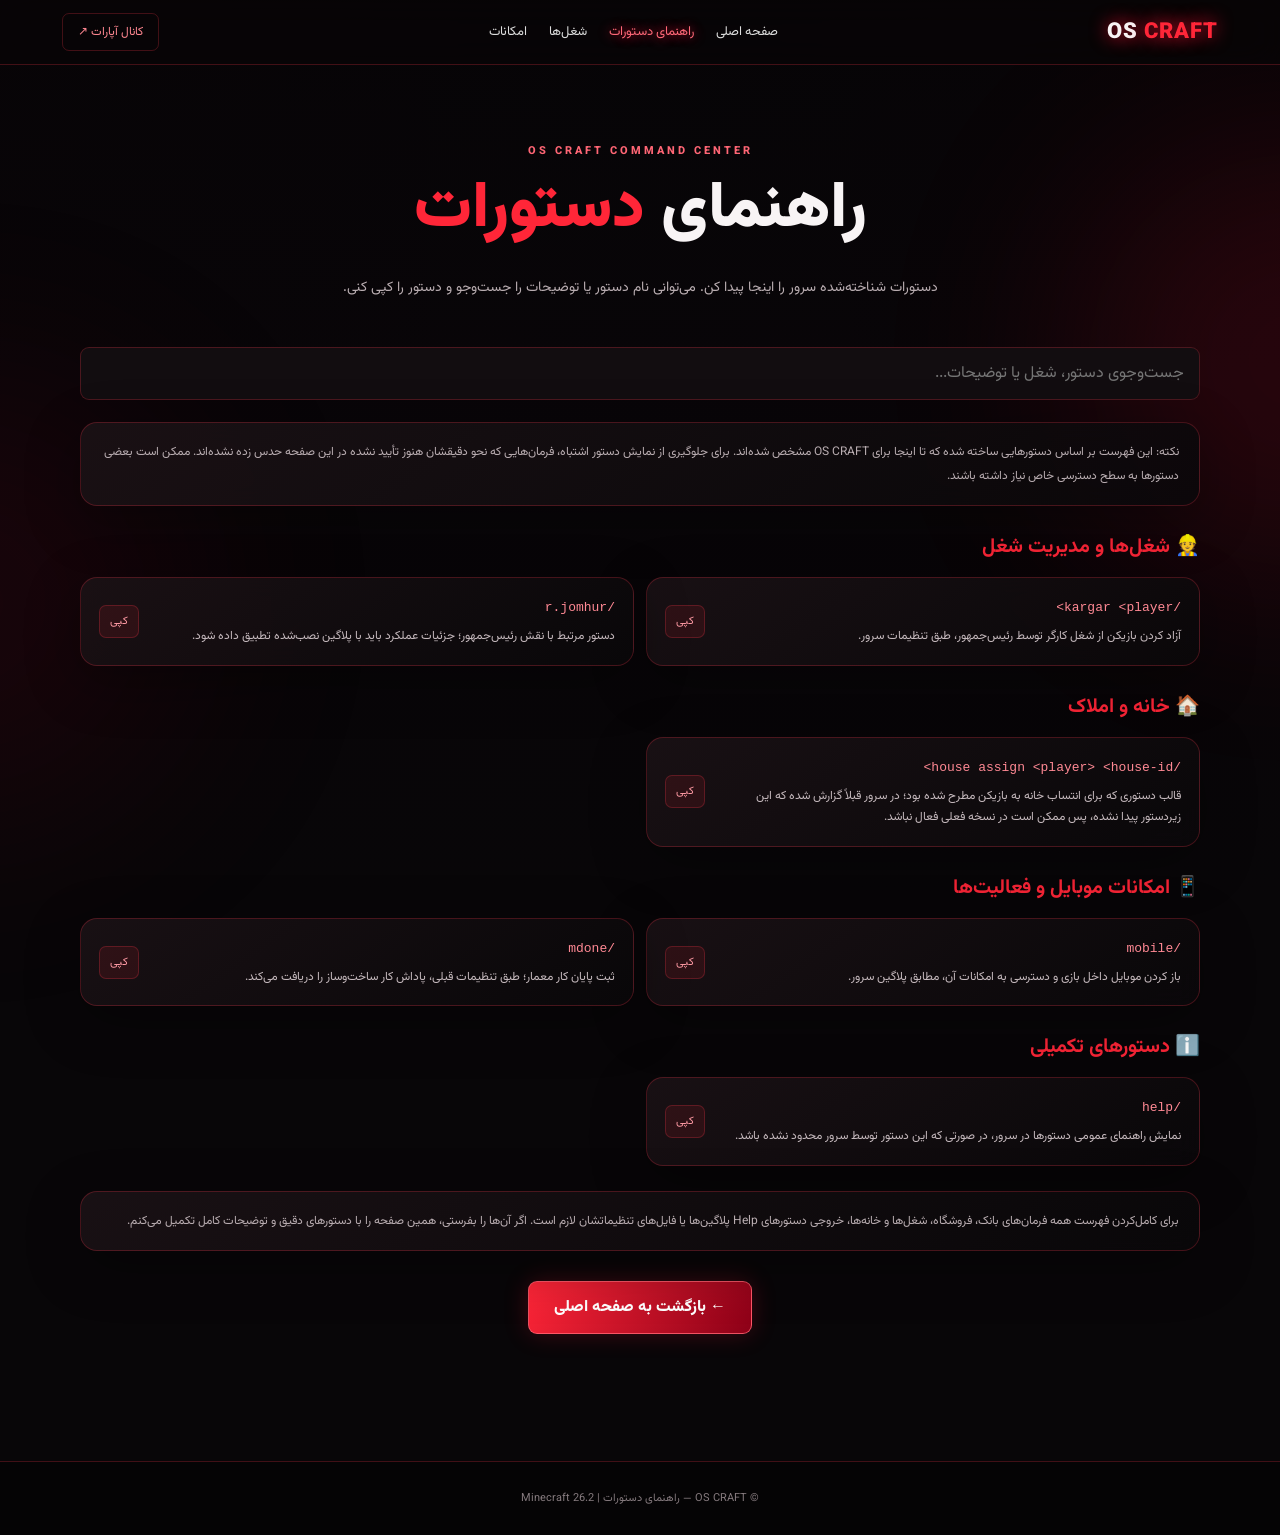
==== commands.html @ 0e4cd38e "Add files via upload" ====
<!DOCTYPE html>
<html lang="fa" dir="rtl"><head>
<meta charset="UTF-8"><meta name="viewport" content="width=device-width,initial-scale=1">
<meta name="theme-color" content="#080608"><meta name="description" content="راهنمای دستورات سرور Minecraft OS CRAFT">
<title>OS CRAFT | راهنمای دستورات</title><link rel="stylesheet" href="style.css">
</head><body>
<div id="particles" aria-hidden="true"></div><div class="site-bg" aria-hidden="true"><div class="scene"></div><div class="scene"></div><div class="scene"></div><div class="scene"></div><div class="scene"></div></div><div class="glow one"></div><div class="glow two"></div>
<header><nav class="nav"><a class="brand" href="index.html">OS <span>CRAFT</span></a><button class="menu-btn" id="menuBtn">☰</button><div class="nav-links" id="navLinks"><a href="index.html">صفحه اصلی</a><a class="active" href="commands.html">راهنمای دستورات</a><a href="index.html#jobs">شغل‌ها</a><a href="index.html#features">امکانات</a></div><a class="nav-cta" href="https://aparat.com/sarafraztr" target="_blank" rel="noopener">کانال آپارات ↗</a></nav></header>
<main><section class="page-hero"><div class="container"><div class="eyebrow">OS CRAFT COMMAND CENTER</div><h1>راهنمای <span>دستورات</span></h1><p>دستورات شناخته‌شده سرور را اینجا پیدا کن. می‌توانی نام دستور یا توضیحات را جست‌وجو و دستور را کپی کنی.</p></div></section>
<section style="padding-top:10px"><div class="container">
<div class="command-tools"><input class="search" id="commandSearch" type="search" placeholder="جست‌وجوی دستور، شغل یا توضیحات..."></div>
<div class="notice-small glass">نکته: این فهرست بر اساس دستورهایی ساخته شده که تا اینجا برای OS CRAFT مشخص شده‌اند. برای جلوگیری از نمایش دستور اشتباه، فرمان‌هایی که نحو دقیقشان هنوز تأیید نشده در این صفحه حدس زده نشده‌اند. ممکن است بعضی دستورها به سطح دسترسی خاص نیاز داشته باشند.</div>
<div class="command-group"><h2>👷 <span>شغل‌ها و مدیریت شغل</span></h2><div class="command-list">
<article class="command glass"><div><code>/kargar &lt;player&gt;</code><p>آزاد کردن بازیکن از شغل کارگر توسط رئیس‌جمهور، طبق تنظیمات سرور.</p></div><button data-copy-command="/kargar ">کپی</button></article>
<article class="command glass"><div><code>/r.jomhur</code><p>دستور مرتبط با نقش رئیس‌جمهور؛ جزئیات عملکرد باید با پلاگین نصب‌شده تطبیق داده شود.</p></div><button data-copy-command="/r.jomhur">کپی</button></article>
</div></div>
<div class="command-group"><h2>🏠 <span>خانه و املاک</span></h2><div class="command-list">
<article class="command glass"><div><code>/house assign &lt;player&gt; &lt;house-id&gt;</code><p>قالب دستوری که برای انتساب خانه به بازیکن مطرح شده بود؛ در سرور قبلاً گزارش شده که این زیر‌دستور پیدا نشده، پس ممکن است در نسخه فعلی فعال نباشد.</p></div><button data-copy-command="/house assign ">کپی</button></article>
</div></div>
<div class="command-group"><h2>📱 <span>امکانات موبایل و فعالیت‌ها</span></h2><div class="command-list">
<article class="command glass"><div><code>/mobile</code><p>باز کردن موبایل داخل بازی و دسترسی به امکانات آن، مطابق پلاگین سرور.</p></div><button data-copy-command="/mobile">کپی</button></article>
<article class="command glass"><div><code>/mdone</code><p>ثبت پایان کار معمار؛ طبق تنظیمات قبلی، پاداش کار ساخت‌وساز را دریافت می‌کند.</p></div><button data-copy-command="/mdone">کپی</button></article>
</div></div>
<div class="command-group"><h2>ℹ️ <span>دستورهای تکمیلی</span></h2><div class="command-list">
<article class="command glass"><div><code>/help</code><p>نمایش راهنمای عمومی دستورها در سرور، در صورتی که این دستور توسط سرور محدود نشده باشد.</p></div><button data-copy-command="/help">کپی</button></article>
</div></div>
<div class="notice-small glass">برای کامل‌کردن فهرست همه فرمان‌های بانک، فروشگاه، شغل‌ها و خانه‌ها، خروجی دستورهای Help پلاگین‌ها یا فایل‌های تنظیماتشان لازم است. اگر آن‌ها را بفرستی، همین صفحه را با دستورهای دقیق و توضیحات کامل تکمیل می‌کنم.</div>
<div class="actions" style="justify-content:center;margin-top:30px"><a class="primary-btn" href="index.html">← بازگشت به صفحه اصلی</a></div>
</div></section></main>
<footer>© OS CRAFT — راهنمای دستورات | Minecraft 26.2</footer><script src="script.js"></script></body></html>
---- style.css ----
@import url('https://fonts.googleapis.com/css2?family=Vazirmatn:wght@400;500;600;700;800;900&display=swap');
:root{--red:#ff2638;--red2:#a90019;--bg:#080608;--panel:rgba(19,14,17,.88);--muted:#aaa1a5;--line:rgba(255,55,75,.24);--white:#fff}
*{box-sizing:border-box;margin:0;padding:0}
html{scroll-behavior:smooth;scroll-padding-top:90px}
body{font-family:'Vazirmatn',Tahoma,sans-serif;background:var(--bg);color:#f8f4f5;overflow-x:hidden;min-height:100vh}
a{color:inherit;text-decoration:none}button{font:inherit}
::selection{background:var(--red);color:white}
#particles{position:fixed;inset:0;z-index:20;pointer-events:none;overflow:hidden}
.pixel{position:absolute;width:4px;height:4px;background:#ff1e35;opacity:0;box-shadow:0 0 12px #f00;animation:floatPixel linear infinite}
.pixel.dark{background:#090909;box-shadow:0 0 7px #ff2638}
@keyframes floatPixel{0%{transform:translate3d(0,25px,0) rotate(0);opacity:0}15%{opacity:.65}80%{opacity:.4}100%{transform:translate3d(35px,-115vh,0) rotate(180deg);opacity:0}}
.site-bg{position:fixed;inset:0;z-index:-3;overflow:hidden;background:#090608}
.scene{position:absolute;inset:-3%;background-position:center;background-size:cover;opacity:0;transform:scale(1.08);animation:sceneShow 35s infinite}
.scene:nth-child(1){background-image:url('assets/scene1.jpg');animation-delay:0s}
.scene:nth-child(2){background-image:url('assets/scene2.jpg');animation-delay:7s}
.scene:nth-child(3){background-image:url('assets/scene3.jpg');animation-delay:14s}
.scene:nth-child(4){background-image:url('assets/scene4.jpg');animation-delay:21s}
.scene:nth-child(5){background-image:url('assets/scene5.jpg');animation-delay:28s}
@keyframes sceneShow{0%{opacity:0;transform:scale(1.08)}4%{opacity:.34}18%{opacity:.34;transform:scale(1.17)}22%{opacity:0}100%{opacity:0}}
.site-bg:after{content:"";position:absolute;inset:0;background:linear-gradient(180deg,rgba(5,4,6,.76),rgba(8,5,8,.9) 42%,#080608 100%),linear-gradient(90deg,rgba(30,0,8,.25),transparent,rgba(30,0,8,.25))}
.glow{position:fixed;z-index:-1;width:450px;height:450px;border-radius:50%;filter:blur(110px);opacity:.13;background:#ff102e;pointer-events:none}
.glow.one{top:15%;right:-240px}.glow.two{bottom:8%;left:-260px;background:#87001c}
header{position:sticky;top:0;z-index:100;background:rgba(8,5,7,.82);backdrop-filter:blur(18px);border-bottom:1px solid var(--line)}
.nav{max-width:1200px;margin:auto;padding:13px 22px;display:flex;align-items:center;justify-content:space-between;gap:18px}
.brand{font-size:22px;font-weight:900;letter-spacing:1px;direction:ltr;text-shadow:0 0 18px #f13;white-space:nowrap}
.brand span{color:var(--red)}
.nav-links{display:flex;align-items:center;gap:22px;font-size:13px;color:#ddd}
.nav-links a{transition:.25s;padding:8px 0}.nav-links a:hover,.nav-links a.active{color:#ff6878;text-shadow:0 0 12px #f24}
.nav-cta{font-size:12px;padding:9px 15px;border:1px solid var(--line);border-radius:7px;color:#ff8791}
.menu-btn{display:none;background:none;border:1px solid var(--line);color:white;border-radius:7px;padding:7px 11px;cursor:pointer}
.container{width:min(1120px,calc(100% - 38px));margin:auto}
section{padding:82px 0;position:relative}
.section-head{text-align:center;margin-bottom:38px}
.eyebrow{color:#ff6675;font-size:11px;letter-spacing:3px;font-weight:800;direction:ltr}
.section-title{font-size:clamp(26px,4vw,42px);font-weight:900;margin-top:10px}
.section-title span{color:var(--red)}
.section-desc{color:var(--muted);font-size:14px;line-height:2;margin:10px auto 0;max-width:700px}
.glass{background:linear-gradient(145deg,rgba(27,18,22,.9),rgba(10,8,10,.88));border:1px solid var(--line);border-radius:17px;box-shadow:0 15px 55px #0005;backdrop-filter:blur(12px)}
.hero{min-height:560px;display:flex;align-items:center;padding:90px 0 70px}
.hero-content{max-width:850px;margin:auto;text-align:center}
.status-pill{display:inline-flex;align-items:center;gap:9px;padding:8px 14px;border:1px solid #ff34464d;border-radius:50px;background:#9c10201f;color:#ff9ba5;font-size:12px;margin-bottom:25px}
.status-dot{width:7px;height:7px;border-radius:50%;background:#ff3549;box-shadow:0 0 12px #f24;animation:blink 1.3s infinite}
@keyframes blink{50%{opacity:.25}}
.hero h1{font-size:clamp(52px,11vw,112px);line-height:1.12;font-weight:900;letter-spacing:2px;direction:ltr;text-shadow:0 0 25px #f2233c66}
.hero h1 span{color:var(--red)}
.hero-tag{font-size:clamp(15px,2.5vw,21px);letter-spacing:5px;color:#e6cbd0;margin:15px 0 26px;direction:ltr}
.hero-copy{color:#c3b7bb;line-height:2.1;font-size:14px;max-width:650px;margin:0 auto 30px}
.actions{display:flex;justify-content:center;gap:12px;flex-wrap:wrap}
.primary-btn,.secondary-btn{display:inline-flex;align-items:center;justify-content:center;gap:8px;border-radius:9px;padding:13px 25px;transition:.3s;cursor:pointer}
.primary-btn{border:1px solid rgba(255,100,115,.8);background:linear-gradient(120deg,#ff2638,#8c0017);color:white;font-weight:800;box-shadow:0 0 25px #f014343b}
.primary-btn:hover{transform:translateY(-4px);box-shadow:0 10px 35px #ff173d66;filter:brightness(1.13)}
.secondary-btn{border:1px solid #ffffff30;color:#eee;background:#ffffff0a}
.secondary-btn:hover{border-color:#ff5366;color:white;background:#ff26381a;transform:translateY(-3px)}
.server-strip{margin:45px auto 0;max-width:760px;padding:17px 22px;display:flex;align-items:center;justify-content:space-between;gap:12px;text-align:right}
.server-label{font-size:11px;color:#a99ca1}.server-version{font-weight:800;font-size:16px}.server-ip{font-size:13px;color:#ff7885;direction:ltr;display:inline-block;margin-top:4px;overflow-wrap:anywhere}
.copy-btn{border:1px solid #ff425455;background:#ff26381a;color:#ff9aa4;border-radius:7px;padding:9px 13px;cursor:pointer;font-size:12px;white-space:nowrap}
.notice{padding:22px 25px;display:flex;align-items:center;justify-content:center;gap:15px;text-align:center;border-color:#ff34465c;background:linear-gradient(100deg,#300a13d9,#160a10e8,#300a13d9);box-shadow:0 0 45px #f0012420}
.notice strong{font-size:clamp(15px,2.5vw,20px)}.notice strong span{color:#ff586b}
.cards{display:grid;grid-template-columns:repeat(3,1fr);gap:16px}
.card{padding:24px;transition:.35s;position:relative;overflow:hidden}
.card:hover{transform:translateY(-7px);border-color:#ff5267;box-shadow:0 15px 40px #e0003020}
.card-icon{font-size:28px;margin-bottom:12px;display:block}.card h3{font-size:16px;margin-bottom:8px}.card p{font-size:12px;color:#aaa;line-height:2}
.page-hero{padding:78px 0 35px;text-align:center}
.page-hero h1{font-size:clamp(34px,7vw,64px);font-weight:900}.page-hero h1 span{color:var(--red)}
.page-hero p{color:#b9adb1;line-height:2;margin:14px auto 0;max-width:700px;font-size:14px}
.command-tools{display:flex;gap:12px;flex-wrap:wrap;margin:0 0 22px}
.search{flex:1;min-width:220px;background:#120d10;border:1px solid var(--line);color:white;border-radius:9px;padding:13px 15px;outline:none;font:inherit}
.search:focus{border-color:#ff5366;box-shadow:0 0 0 3px #ff26381a}
.command-group{margin:25px 0}
.command-group h2{font-size:20px;margin-bottom:14px}.command-group h2 span{color:var(--red)}
.command-list{display:grid;grid-template-columns:repeat(2,1fr);gap:12px}
.command{padding:17px 18px;display:flex;justify-content:space-between;align-items:center;gap:14px}
.command code{direction:ltr;text-align:left;color:#ff8994;font-size:13px;overflow-wrap:anywhere}
.command p{color:#c5b9bd;font-size:12px;line-height:1.8;margin-top:6px}
.command button{flex:none;border:1px solid var(--line);background:#ff26381a;color:#ff9aa4;padding:7px 10px;border-radius:7px;cursor:pointer;font-size:11px}
.notice-small{font-size:12px;color:#b9adb1;line-height:2;padding:17px 20px;margin:22px 0}
.reveal{opacity:0;transform:translateY(25px);transition:opacity .8s ease,transform .8s ease}
.reveal.visible{opacity:1;transform:none}
.toast{position:fixed;bottom:22px;left:50%;transform:translate(-50%,20px);background:#171014;border:1px solid #ff34465c;color:#fff;padding:11px 18px;border-radius:8px;font-size:12px;opacity:0;transition:.3s;z-index:500;pointer-events:none}
.toast.show{opacity:1;transform:translate(-50%,0)}
footer{border-top:1px solid var(--line);padding:28px 15px;text-align:center;background:#050405;color:#857a7e;font-size:11px;margin-top:45px}
@media(max-width:850px){.cards{grid-template-columns:repeat(2,1fr)}.nav-links{gap:12px}}
@media(max-width:650px){.nav{padding:11px 16px}.menu-btn{display:block}.nav-links{display:none;position:absolute;top:58px;right:12px;left:12px;background:#100a0e;border:1px solid var(--line);border-radius:12px;padding:17px;flex-direction:column;align-items:stretch}.nav-links.open{display:flex}.nav-links a{padding:8px}.nav-cta{display:none}.hero{min-height:520px;padding:65px 0 45px}.server-strip{flex-direction:column;align-items:stretch;text-align:center}.cards,.command-list{grid-template-columns:1fr}section{padding:62px 0}}
@media(prefers-reduced-motion:reduce){*,*::before,*::after{scroll-behavior:auto!important;animation-duration:.01ms!important;animation-iteration-count:1!important;transition-duration:.01ms!important}}

#intro{position:fixed;inset:0;z-index:1000;display:grid;place-items:center;overflow:hidden;background:radial-gradient(ellipse at 50% 46%,#421018 0%,#17090d 37%,#050405 78%);transition:opacity .95s ease,visibility .95s ease}
#intro:before,#intro:after{content:"";position:absolute;width:min(75vw,720px);aspect-ratio:1;border:1px solid rgba(255,30,55,.18);border-radius:50%;animation:ring 12s linear infinite}
#intro:after{width:min(58vw,540px);animation-direction:reverse;border-style:dashed}
@keyframes ring{to{transform:rotate(360deg) scale(1.04)}}
#intro.hide{opacity:0;visibility:hidden;pointer-events:none}
.intro-inner{position:relative;z-index:2;text-align:center;padding:28px;animation:introRise 1.3s cubic-bezier(.2,.8,.2,1) both}
@keyframes introRise{from{opacity:0;transform:translateY(35px) scale(.94);filter:blur(8px)}to{opacity:1;transform:none;filter:none}}
.intro-kicker{color:#ff7a87;letter-spacing:5px;font-size:11px;font-weight:800;margin-bottom:16px}
.intro-logo{font-size:clamp(48px,11vw,112px);font-weight:900;letter-spacing:2px;line-height:1;color:#fff;text-shadow:0 0 12px #ff3448,0 0 35px #d00020,0 0 90px #890014;animation:logoPulse 2.4s ease-in-out infinite alternate}
@keyframes logoPulse{to{filter:brightness(1.35);text-shadow:0 0 18px #ff5363,0 0 55px #f0002b,0 0 110px #a0001a}}
.intro-sub{font-size:clamp(13px,2vw,18px);letter-spacing:7px;color:#ff6674;margin-top:16px;direction:ltr}
.intro-rule{width:190px;height:2px;margin:27px auto;background:linear-gradient(90deg,transparent,#ff2638,transparent);box-shadow:0 0 18px #ff2638}
.intro-meta{font-size:13px;color:#c6b7bb;margin-bottom:27px}
.enter-btn{border:1px solid rgba(255,100,115,.8);background:linear-gradient(120deg,#ff2638,#8c0017);color:white;padding:14px 35px;border-radius:9px;font-weight:800;cursor:pointer;box-shadow:0 0 25px #f014343b}
.intro-foot{font-size:11px;color:#88777c;margin-top:22px;letter-spacing:2px;direction:ltr}
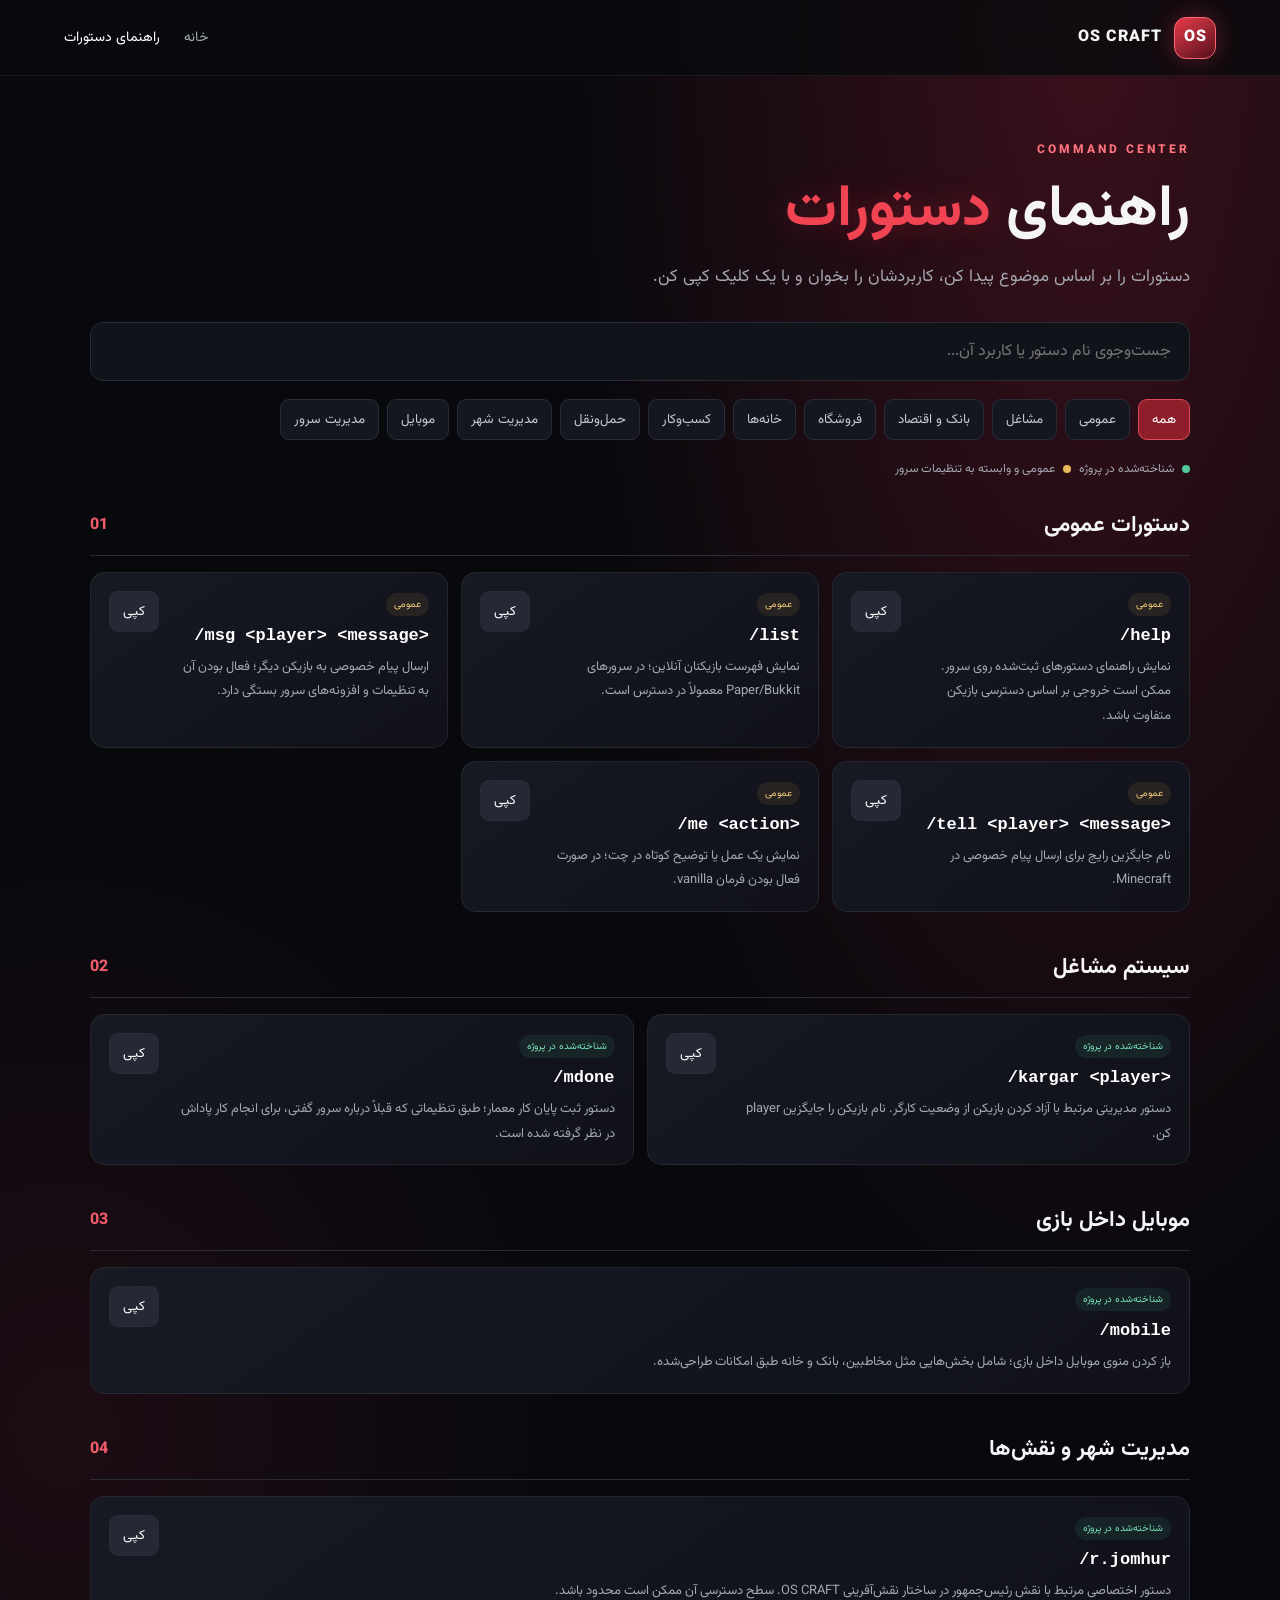
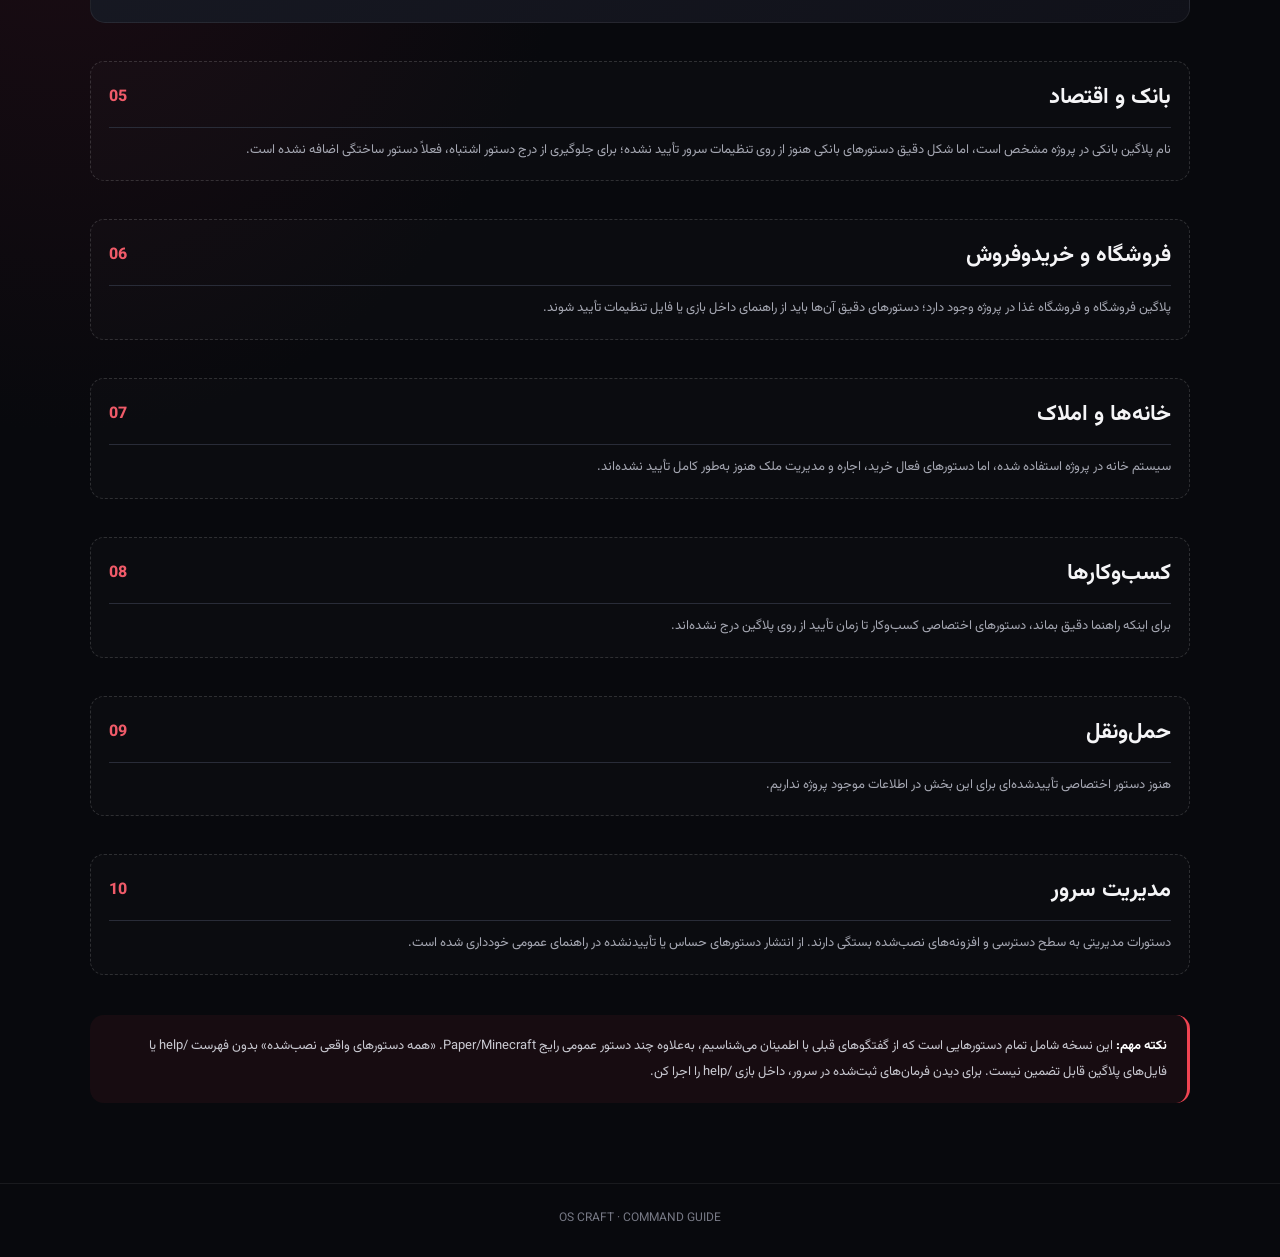
==== commit 415b038b: "Add files via upload" ====
--- a/commands.html
+++ b/commands.html
@@ -1,30 +1,58 @@
-<!DOCTYPE html>
-<html lang="fa" dir="rtl"><head>
-<meta charset="UTF-8"><meta name="viewport" content="width=device-width,initial-scale=1">
-<meta name="theme-color" content="#080608"><meta name="description" content="راهنمای دستورات سرور Minecraft OS CRAFT">
+<!doctype html>
+<html lang="fa" dir="rtl">
+<head>
+<meta charset="utf-8"><meta name="viewport" content="width=device-width,initial-scale=1">
 <title>OS CRAFT | راهنمای دستورات</title><link rel="stylesheet" href="style.css">
-</head><body>
-<div id="particles" aria-hidden="true"></div><div class="site-bg" aria-hidden="true"><div class="scene"></div><div class="scene"></div><div class="scene"></div><div class="scene"></div><div class="scene"></div></div><div class="glow one"></div><div class="glow two"></div>
-<header><nav class="nav"><a class="brand" href="index.html">OS <span>CRAFT</span></a><button class="menu-btn" id="menuBtn">☰</button><div class="nav-links" id="navLinks"><a href="index.html">صفحه اصلی</a><a class="active" href="commands.html">راهنمای دستورات</a><a href="index.html#jobs">شغل‌ها</a><a href="index.html#features">امکانات</a></div><a class="nav-cta" href="https://aparat.com/sarafraztr" target="_blank" rel="noopener">کانال آپارات ↗</a></nav></header>
-<main><section class="page-hero"><div class="container"><div class="eyebrow">OS CRAFT COMMAND CENTER</div><h1>راهنمای <span>دستورات</span></h1><p>دستورات شناخته‌شده سرور را اینجا پیدا کن. می‌توانی نام دستور یا توضیحات را جست‌وجو و دستور را کپی کنی.</p></div></section>
-<section style="padding-top:10px"><div class="container">
-<div class="command-tools"><input class="search" id="commandSearch" type="search" placeholder="جست‌وجوی دستور، شغل یا توضیحات..."></div>
-<div class="notice-small glass">نکته: این فهرست بر اساس دستورهایی ساخته شده که تا اینجا برای OS CRAFT مشخص شده‌اند. برای جلوگیری از نمایش دستور اشتباه، فرمان‌هایی که نحو دقیقشان هنوز تأیید نشده در این صفحه حدس زده نشده‌اند. ممکن است بعضی دستورها به سطح دسترسی خاص نیاز داشته باشند.</div>
-<div class="command-group"><h2>👷 <span>شغل‌ها و مدیریت شغل</span></h2><div class="command-list">
-<article class="command glass"><div><code>/kargar &lt;player&gt;</code><p>آزاد کردن بازیکن از شغل کارگر توسط رئیس‌جمهور، طبق تنظیمات سرور.</p></div><button data-copy-command="/kargar ">کپی</button></article>
-<article class="command glass"><div><code>/r.jomhur</code><p>دستور مرتبط با نقش رئیس‌جمهور؛ جزئیات عملکرد باید با پلاگین نصب‌شده تطبیق داده شود.</p></div><button data-copy-command="/r.jomhur">کپی</button></article>
-</div></div>
-<div class="command-group"><h2>🏠 <span>خانه و املاک</span></h2><div class="command-list">
-<article class="command glass"><div><code>/house assign &lt;player&gt; &lt;house-id&gt;</code><p>قالب دستوری که برای انتساب خانه به بازیکن مطرح شده بود؛ در سرور قبلاً گزارش شده که این زیر‌دستور پیدا نشده، پس ممکن است در نسخه فعلی فعال نباشد.</p></div><button data-copy-command="/house assign ">کپی</button></article>
-</div></div>
-<div class="command-group"><h2>📱 <span>امکانات موبایل و فعالیت‌ها</span></h2><div class="command-list">
-<article class="command glass"><div><code>/mobile</code><p>باز کردن موبایل داخل بازی و دسترسی به امکانات آن، مطابق پلاگین سرور.</p></div><button data-copy-command="/mobile">کپی</button></article>
-<article class="command glass"><div><code>/mdone</code><p>ثبت پایان کار معمار؛ طبق تنظیمات قبلی، پاداش کار ساخت‌وساز را دریافت می‌کند.</p></div><button data-copy-command="/mdone">کپی</button></article>
-</div></div>
-<div class="command-group"><h2>ℹ️ <span>دستورهای تکمیلی</span></h2><div class="command-list">
-<article class="command glass"><div><code>/help</code><p>نمایش راهنمای عمومی دستورها در سرور، در صورتی که این دستور توسط سرور محدود نشده باشد.</p></div><button data-copy-command="/help">کپی</button></article>
-</div></div>
-<div class="notice-small glass">برای کامل‌کردن فهرست همه فرمان‌های بانک، فروشگاه، شغل‌ها و خانه‌ها، خروجی دستورهای Help پلاگین‌ها یا فایل‌های تنظیماتشان لازم است. اگر آن‌ها را بفرستی، همین صفحه را با دستورهای دقیق و توضیحات کامل تکمیل می‌کنم.</div>
-<div class="actions" style="justify-content:center;margin-top:30px"><a class="primary-btn" href="index.html">← بازگشت به صفحه اصلی</a></div>
-</div></section></main>
-<footer>© OS CRAFT — راهنمای دستورات | Minecraft 26.2</footer><script src="script.js"></script></body></html>+</head>
+<body>
+<header class="top"><a class="brand" href="index.html"><span class="mark">OS</span><span>OS CRAFT</span></a>
+<nav><a href="index.html">خانه</a><a class="active" href="commands.html">راهنمای دستورات</a></nav></header>
+<main class="page">
+<div class="eyebrow">COMMAND CENTER</div><h1>راهنمای <span>دستورات</span></h1>
+<p class="intro">دستورات را بر اساس موضوع پیدا کن، کاربردشان را بخوان و با یک کلیک کپی کن.</p>
+<div class="search-wrap"><input id="search" type="search" placeholder="جست‌وجوی نام دستور یا کاربرد آن..." aria-label="جست‌وجوی دستورها"></div>
+<div class="filters" id="filters">
+<button class="filter active" data-filter="all">همه</button>
+<button class="filter" data-filter="general">عمومی</button>
+<button class="filter" data-filter="jobs">مشاغل</button>
+<button class="filter" data-filter="bank">بانک و اقتصاد</button>
+<button class="filter" data-filter="shop">فروشگاه</button>
+<button class="filter" data-filter="home">خانه‌ها</button>
+<button class="filter" data-filter="business">کسب‌وکار</button>
+<button class="filter" data-filter="transport">حمل‌ونقل</button>
+<button class="filter" data-filter="city">مدیریت شهر</button>
+<button class="filter" data-filter="mobile">موبایل</button>
+<button class="filter" data-filter="admin">مدیریت سرور</button>
+</div>
+<div class="legend"><span class="dot known"></span> شناخته‌شده در پروژه <span class="dot standard"></span> عمومی و وابسته به تنظیمات سرور</div>
+<div id="groups">
+<section class="category" data-category="general"><div class="section-head"><h2>دستورات عمومی</h2><span>01</span></div><div class="cards">
+<article class="command" data-search="/help راهنما فهرست دستورات"><div><span class="tag standard">عمومی</span><h3>/help</h3><p>نمایش راهنمای دستورهای ثبت‌شده روی سرور. ممکن است خروجی بر اساس دسترسی بازیکن متفاوت باشد.</p></div><button class="copy" data-copy="/help">کپی</button></article>
+<article class="command" data-search="/list آنلاین بازیکنان فهرست"><div><span class="tag standard">عمومی</span><h3>/list</h3><p>نمایش فهرست بازیکنان آنلاین؛ در سرورهای Paper/Bukkit معمولاً در دسترس است.</p></div><button class="copy" data-copy="/list">کپی</button></article>
+<article class="command" data-search="/msg پیام خصوصی بازیکن"><div><span class="tag standard">عمومی</span><h3>/msg &lt;player&gt; &lt;message&gt;</h3><p>ارسال پیام خصوصی به بازیکن دیگر؛ فعال بودن آن به تنظیمات و افزونه‌های سرور بستگی دارد.</p></div><button class="copy" data-copy="/msg <player> <message>">کپی</button></article>
+<article class="command" data-search="/tell پیام خصوصی"><div><span class="tag standard">عمومی</span><h3>/tell &lt;player&gt; &lt;message&gt;</h3><p>نام جایگزین رایج برای ارسال پیام خصوصی در Minecraft.</p></div><button class="copy" data-copy="/tell <player> <message>">کپی</button></article>
+<article class="command" data-search="/me عمل نقش آفرینی"><div><span class="tag standard">عمومی</span><h3>/me &lt;action&gt;</h3><p>نمایش یک عمل یا توضیح کوتاه در چت؛ در صورت فعال بودن فرمان vanilla.</p></div><button class="copy" data-copy="/me <action>">کپی</button></article>
+</div></section>
+
+<section class="category" data-category="jobs"><div class="section-head"><h2>سیستم مشاغل</h2><span>02</span></div><div class="cards">
+<article class="command" data-search="/kargar player آزاد کردن کارگر مدیریت شغل"><div><span class="tag known">شناخته‌شده در پروژه</span><h3>/kargar &lt;player&gt;</h3><p>دستور مدیریتی مرتبط با آزاد کردن بازیکن از وضعیت کارگر. نام بازیکن را جایگزین player کن.</p></div><button class="copy" data-copy="/kargar <player>">کپی</button></article>
+<article class="command" data-search="/mdone معمار ساخت و ساز پاداش"><div><span class="tag known">شناخته‌شده در پروژه</span><h3>/mdone</h3><p>دستور ثبت پایان کار معمار؛ طبق تنظیماتی که قبلاً درباره سرور گفتی، برای انجام کار پاداش در نظر گرفته شده است.</p></div><button class="copy" data-copy="/mdone">کپی</button></article>
+</div></section>
+
+<section class="category" data-category="mobile"><div class="section-head"><h2>موبایل داخل بازی</h2><span>03</span></div><div class="cards">
+<article class="command" data-search="/mobile موبایل مخاطبین بانک خانه"><div><span class="tag known">شناخته‌شده در پروژه</span><h3>/mobile</h3><p>باز کردن منوی موبایل داخل بازی؛ شامل بخش‌هایی مثل مخاطبین، بانک و خانه طبق امکانات طراحی‌شده.</p></div><button class="copy" data-copy="/mobile">کپی</button></article>
+</div></section>
+
+<section class="category" data-category="city"><div class="section-head"><h2>مدیریت شهر و نقش‌ها</h2><span>04</span></div><div class="cards">
+<article class="command" data-search="/r.jomhur رئیس جمهور نقش"><div><span class="tag known">شناخته‌شده در پروژه</span><h3>/r.jomhur</h3><p>دستور اختصاصی مرتبط با نقش رئیس‌جمهور در ساختار نقش‌آفرینی OS CRAFT. سطح دسترسی آن ممکن است محدود باشد.</p></div><button class="copy" data-copy="/r.jomhur">کپی</button></article>
+</div></section>
+
+<section class="category pending" data-category="bank"><div class="section-head"><h2>بانک و اقتصاد</h2><span>05</span></div><p>نام پلاگین بانکی در پروژه مشخص است، اما شکل دقیق دستورهای بانکی هنوز از روی تنظیمات سرور تأیید نشده؛ برای جلوگیری از درج دستور اشتباه، فعلاً دستور ساختگی اضافه نشده است.</p></section>
+<section class="category pending" data-category="shop"><div class="section-head"><h2>فروشگاه و خریدوفروش</h2><span>06</span></div><p>پلاگین فروشگاه و فروشگاه غذا در پروژه وجود دارد؛ دستورهای دقیق آن‌ها باید از راهنمای داخل بازی یا فایل تنظیمات تأیید شوند.</p></section>
+<section class="category pending" data-category="home"><div class="section-head"><h2>خانه‌ها و املاک</h2><span>07</span></div><p>سیستم خانه در پروژه استفاده شده، اما دستورهای فعال خرید، اجاره و مدیریت ملک هنوز به‌طور کامل تأیید نشده‌اند.</p></section>
+<section class="category pending" data-category="business"><div class="section-head"><h2>کسب‌وکارها</h2><span>08</span></div><p>برای اینکه راهنما دقیق بماند، دستورهای اختصاصی کسب‌وکار تا زمان تأیید از روی پلاگین درج نشده‌اند.</p></section>
+<section class="category pending" data-category="transport"><div class="section-head"><h2>حمل‌ونقل</h2><span>09</span></div><p>هنوز دستور اختصاصی تأییدشده‌ای برای این بخش در اطلاعات موجود پروژه نداریم.</p></section>
+<section class="category pending" data-category="admin"><div class="section-head"><h2>مدیریت سرور</h2><span>10</span></div><p>دستورات مدیریتی به سطح دسترسی و افزونه‌های نصب‌شده بستگی دارند. از انتشار دستورهای حساس یا تأییدنشده در راهنمای عمومی خودداری شده است.</p></section>
+</div>
+<div class="note"><strong>نکته مهم:</strong> این نسخه شامل تمام دستورهایی است که از گفتگوهای قبلی با اطمینان می‌شناسیم، به‌علاوه چند دستور عمومی رایج Paper/Minecraft. «همه دستورهای واقعی نصب‌شده» بدون فهرست /help یا فایل‌های پلاگین قابل تضمین نیست. برای دیدن فرمان‌های ثبت‌شده در سرور، داخل بازی /help را اجرا کن.</div>
+</main><footer>OS CRAFT · COMMAND GUIDE</footer><div id="toast" role="status"></div><script src="script.js"></script></body></html>
--- a/style.css
+++ b/style.css
@@ -1,101 +1,7 @@
-
-@import url('https://fonts.googleapis.com/css2?family=Vazirmatn:wght@400;500;600;700;800;900&display=swap');
-:root{--red:#ff2638;--red2:#a90019;--bg:#080608;--panel:rgba(19,14,17,.88);--muted:#aaa1a5;--line:rgba(255,55,75,.24);--white:#fff}
-*{box-sizing:border-box;margin:0;padding:0}
-html{scroll-behavior:smooth;scroll-padding-top:90px}
-body{font-family:'Vazirmatn',Tahoma,sans-serif;background:var(--bg);color:#f8f4f5;overflow-x:hidden;min-height:100vh}
-a{color:inherit;text-decoration:none}button{font:inherit}
-::selection{background:var(--red);color:white}
-#particles{position:fixed;inset:0;z-index:20;pointer-events:none;overflow:hidden}
-.pixel{position:absolute;width:4px;height:4px;background:#ff1e35;opacity:0;box-shadow:0 0 12px #f00;animation:floatPixel linear infinite}
-.pixel.dark{background:#090909;box-shadow:0 0 7px #ff2638}
-@keyframes floatPixel{0%{transform:translate3d(0,25px,0) rotate(0);opacity:0}15%{opacity:.65}80%{opacity:.4}100%{transform:translate3d(35px,-115vh,0) rotate(180deg);opacity:0}}
-.site-bg{position:fixed;inset:0;z-index:-3;overflow:hidden;background:#090608}
-.scene{position:absolute;inset:-3%;background-position:center;background-size:cover;opacity:0;transform:scale(1.08);animation:sceneShow 35s infinite}
-.scene:nth-child(1){background-image:url('assets/scene1.jpg');animation-delay:0s}
-.scene:nth-child(2){background-image:url('assets/scene2.jpg');animation-delay:7s}
-.scene:nth-child(3){background-image:url('assets/scene3.jpg');animation-delay:14s}
-.scene:nth-child(4){background-image:url('assets/scene4.jpg');animation-delay:21s}
-.scene:nth-child(5){background-image:url('assets/scene5.jpg');animation-delay:28s}
-@keyframes sceneShow{0%{opacity:0;transform:scale(1.08)}4%{opacity:.34}18%{opacity:.34;transform:scale(1.17)}22%{opacity:0}100%{opacity:0}}
-.site-bg:after{content:"";position:absolute;inset:0;background:linear-gradient(180deg,rgba(5,4,6,.76),rgba(8,5,8,.9) 42%,#080608 100%),linear-gradient(90deg,rgba(30,0,8,.25),transparent,rgba(30,0,8,.25))}
-.glow{position:fixed;z-index:-1;width:450px;height:450px;border-radius:50%;filter:blur(110px);opacity:.13;background:#ff102e;pointer-events:none}
-.glow.one{top:15%;right:-240px}.glow.two{bottom:8%;left:-260px;background:#87001c}
-header{position:sticky;top:0;z-index:100;background:rgba(8,5,7,.82);backdrop-filter:blur(18px);border-bottom:1px solid var(--line)}
-.nav{max-width:1200px;margin:auto;padding:13px 22px;display:flex;align-items:center;justify-content:space-between;gap:18px}
-.brand{font-size:22px;font-weight:900;letter-spacing:1px;direction:ltr;text-shadow:0 0 18px #f13;white-space:nowrap}
-.brand span{color:var(--red)}
-.nav-links{display:flex;align-items:center;gap:22px;font-size:13px;color:#ddd}
-.nav-links a{transition:.25s;padding:8px 0}.nav-links a:hover,.nav-links a.active{color:#ff6878;text-shadow:0 0 12px #f24}
-.nav-cta{font-size:12px;padding:9px 15px;border:1px solid var(--line);border-radius:7px;color:#ff8791}
-.menu-btn{display:none;background:none;border:1px solid var(--line);color:white;border-radius:7px;padding:7px 11px;cursor:pointer}
-.container{width:min(1120px,calc(100% - 38px));margin:auto}
-section{padding:82px 0;position:relative}
-.section-head{text-align:center;margin-bottom:38px}
-.eyebrow{color:#ff6675;font-size:11px;letter-spacing:3px;font-weight:800;direction:ltr}
-.section-title{font-size:clamp(26px,4vw,42px);font-weight:900;margin-top:10px}
-.section-title span{color:var(--red)}
-.section-desc{color:var(--muted);font-size:14px;line-height:2;margin:10px auto 0;max-width:700px}
-.glass{background:linear-gradient(145deg,rgba(27,18,22,.9),rgba(10,8,10,.88));border:1px solid var(--line);border-radius:17px;box-shadow:0 15px 55px #0005;backdrop-filter:blur(12px)}
-.hero{min-height:560px;display:flex;align-items:center;padding:90px 0 70px}
-.hero-content{max-width:850px;margin:auto;text-align:center}
-.status-pill{display:inline-flex;align-items:center;gap:9px;padding:8px 14px;border:1px solid #ff34464d;border-radius:50px;background:#9c10201f;color:#ff9ba5;font-size:12px;margin-bottom:25px}
-.status-dot{width:7px;height:7px;border-radius:50%;background:#ff3549;box-shadow:0 0 12px #f24;animation:blink 1.3s infinite}
-@keyframes blink{50%{opacity:.25}}
-.hero h1{font-size:clamp(52px,11vw,112px);line-height:1.12;font-weight:900;letter-spacing:2px;direction:ltr;text-shadow:0 0 25px #f2233c66}
-.hero h1 span{color:var(--red)}
-.hero-tag{font-size:clamp(15px,2.5vw,21px);letter-spacing:5px;color:#e6cbd0;margin:15px 0 26px;direction:ltr}
-.hero-copy{color:#c3b7bb;line-height:2.1;font-size:14px;max-width:650px;margin:0 auto 30px}
-.actions{display:flex;justify-content:center;gap:12px;flex-wrap:wrap}
-.primary-btn,.secondary-btn{display:inline-flex;align-items:center;justify-content:center;gap:8px;border-radius:9px;padding:13px 25px;transition:.3s;cursor:pointer}
-.primary-btn{border:1px solid rgba(255,100,115,.8);background:linear-gradient(120deg,#ff2638,#8c0017);color:white;font-weight:800;box-shadow:0 0 25px #f014343b}
-.primary-btn:hover{transform:translateY(-4px);box-shadow:0 10px 35px #ff173d66;filter:brightness(1.13)}
-.secondary-btn{border:1px solid #ffffff30;color:#eee;background:#ffffff0a}
-.secondary-btn:hover{border-color:#ff5366;color:white;background:#ff26381a;transform:translateY(-3px)}
-.server-strip{margin:45px auto 0;max-width:760px;padding:17px 22px;display:flex;align-items:center;justify-content:space-between;gap:12px;text-align:right}
-.server-label{font-size:11px;color:#a99ca1}.server-version{font-weight:800;font-size:16px}.server-ip{font-size:13px;color:#ff7885;direction:ltr;display:inline-block;margin-top:4px;overflow-wrap:anywhere}
-.copy-btn{border:1px solid #ff425455;background:#ff26381a;color:#ff9aa4;border-radius:7px;padding:9px 13px;cursor:pointer;font-size:12px;white-space:nowrap}
-.notice{padding:22px 25px;display:flex;align-items:center;justify-content:center;gap:15px;text-align:center;border-color:#ff34465c;background:linear-gradient(100deg,#300a13d9,#160a10e8,#300a13d9);box-shadow:0 0 45px #f0012420}
-.notice strong{font-size:clamp(15px,2.5vw,20px)}.notice strong span{color:#ff586b}
-.cards{display:grid;grid-template-columns:repeat(3,1fr);gap:16px}
-.card{padding:24px;transition:.35s;position:relative;overflow:hidden}
-.card:hover{transform:translateY(-7px);border-color:#ff5267;box-shadow:0 15px 40px #e0003020}
-.card-icon{font-size:28px;margin-bottom:12px;display:block}.card h3{font-size:16px;margin-bottom:8px}.card p{font-size:12px;color:#aaa;line-height:2}
-.page-hero{padding:78px 0 35px;text-align:center}
-.page-hero h1{font-size:clamp(34px,7vw,64px);font-weight:900}.page-hero h1 span{color:var(--red)}
-.page-hero p{color:#b9adb1;line-height:2;margin:14px auto 0;max-width:700px;font-size:14px}
-.command-tools{display:flex;gap:12px;flex-wrap:wrap;margin:0 0 22px}
-.search{flex:1;min-width:220px;background:#120d10;border:1px solid var(--line);color:white;border-radius:9px;padding:13px 15px;outline:none;font:inherit}
-.search:focus{border-color:#ff5366;box-shadow:0 0 0 3px #ff26381a}
-.command-group{margin:25px 0}
-.command-group h2{font-size:20px;margin-bottom:14px}.command-group h2 span{color:var(--red)}
-.command-list{display:grid;grid-template-columns:repeat(2,1fr);gap:12px}
-.command{padding:17px 18px;display:flex;justify-content:space-between;align-items:center;gap:14px}
-.command code{direction:ltr;text-align:left;color:#ff8994;font-size:13px;overflow-wrap:anywhere}
-.command p{color:#c5b9bd;font-size:12px;line-height:1.8;margin-top:6px}
-.command button{flex:none;border:1px solid var(--line);background:#ff26381a;color:#ff9aa4;padding:7px 10px;border-radius:7px;cursor:pointer;font-size:11px}
-.notice-small{font-size:12px;color:#b9adb1;line-height:2;padding:17px 20px;margin:22px 0}
-.reveal{opacity:0;transform:translateY(25px);transition:opacity .8s ease,transform .8s ease}
-.reveal.visible{opacity:1;transform:none}
-.toast{position:fixed;bottom:22px;left:50%;transform:translate(-50%,20px);background:#171014;border:1px solid #ff34465c;color:#fff;padding:11px 18px;border-radius:8px;font-size:12px;opacity:0;transition:.3s;z-index:500;pointer-events:none}
-.toast.show{opacity:1;transform:translate(-50%,0)}
-footer{border-top:1px solid var(--line);padding:28px 15px;text-align:center;background:#050405;color:#857a7e;font-size:11px;margin-top:45px}
-@media(max-width:850px){.cards{grid-template-columns:repeat(2,1fr)}.nav-links{gap:12px}}
-@media(max-width:650px){.nav{padding:11px 16px}.menu-btn{display:block}.nav-links{display:none;position:absolute;top:58px;right:12px;left:12px;background:#100a0e;border:1px solid var(--line);border-radius:12px;padding:17px;flex-direction:column;align-items:stretch}.nav-links.open{display:flex}.nav-links a{padding:8px}.nav-cta{display:none}.hero{min-height:520px;padding:65px 0 45px}.server-strip{flex-direction:column;align-items:stretch;text-align:center}.cards,.command-list{grid-template-columns:1fr}section{padding:62px 0}}
-@media(prefers-reduced-motion:reduce){*,*::before,*::after{scroll-behavior:auto!important;animation-duration:.01ms!important;animation-iteration-count:1!important;transition-duration:.01ms!important}}
-
-#intro{position:fixed;inset:0;z-index:1000;display:grid;place-items:center;overflow:hidden;background:radial-gradient(ellipse at 50% 46%,#421018 0%,#17090d 37%,#050405 78%);transition:opacity .95s ease,visibility .95s ease}
-#intro:before,#intro:after{content:"";position:absolute;width:min(75vw,720px);aspect-ratio:1;border:1px solid rgba(255,30,55,.18);border-radius:50%;animation:ring 12s linear infinite}
-#intro:after{width:min(58vw,540px);animation-direction:reverse;border-style:dashed}
-@keyframes ring{to{transform:rotate(360deg) scale(1.04)}}
-#intro.hide{opacity:0;visibility:hidden;pointer-events:none}
-.intro-inner{position:relative;z-index:2;text-align:center;padding:28px;animation:introRise 1.3s cubic-bezier(.2,.8,.2,1) both}
-@keyframes introRise{from{opacity:0;transform:translateY(35px) scale(.94);filter:blur(8px)}to{opacity:1;transform:none;filter:none}}
-.intro-kicker{color:#ff7a87;letter-spacing:5px;font-size:11px;font-weight:800;margin-bottom:16px}
-.intro-logo{font-size:clamp(48px,11vw,112px);font-weight:900;letter-spacing:2px;line-height:1;color:#fff;text-shadow:0 0 12px #ff3448,0 0 35px #d00020,0 0 90px #890014;animation:logoPulse 2.4s ease-in-out infinite alternate}
-@keyframes logoPulse{to{filter:brightness(1.35);text-shadow:0 0 18px #ff5363,0 0 55px #f0002b,0 0 110px #a0001a}}
-.intro-sub{font-size:clamp(13px,2vw,18px);letter-spacing:7px;color:#ff6674;margin-top:16px;direction:ltr}
-.intro-rule{width:190px;height:2px;margin:27px auto;background:linear-gradient(90deg,transparent,#ff2638,transparent);box-shadow:0 0 18px #ff2638}
-.intro-meta{font-size:13px;color:#c6b7bb;margin-bottom:27px}
-.enter-btn{border:1px solid rgba(255,100,115,.8);background:linear-gradient(120deg,#ff2638,#8c0017);color:white;padding:14px 35px;border-radius:9px;font-weight:800;cursor:pointer;box-shadow:0 0 25px #f014343b}
-.intro-foot{font-size:11px;color:#88777c;margin-top:22px;letter-spacing:2px;direction:ltr}
+@import url('https://fonts.googleapis.com/css2?family=Vazirmatn:wght@300;400;500;600;700;800;900&display=swap');
+:root{--bg:#08090d;--panel:#11131b;--panel2:#171923;--red:#f04452;--red2:#9d1725;--text:#f5f5f7;--muted:#a5a7b2;--line:#292c38}
+*{box-sizing:border-box}html{scroll-behavior:smooth}body{margin:0;background:radial-gradient(ellipse at 85% 0%,#3a101b 0,transparent 34%),radial-gradient(ellipse at 5% 50%,#1d0c14 0,transparent 30%),var(--bg);color:var(--text);font-family:Vazirmatn, sans-serif;min-height:100vh}
+a{color:inherit;text-decoration:none}.top{height:76px;display:flex;align-items:center;justify-content:space-between;padding:0 max(5vw,20px);border-bottom:1px solid #ffffff12;background:#090a0ecc;backdrop-filter:blur(16px);position:sticky;top:0;z-index:5}.brand{display:flex;align-items:center;gap:12px;font-weight:900;letter-spacing:1px}.mark{display:grid;place-items:center;width:42px;height:42px;border:1px solid #ff6673;border-radius:12px;color:#fff;background:linear-gradient(145deg,#e83b4a,#54101b);box-shadow:0 0 25px #e83b4a55}nav{display:flex;gap:24px;color:var(--muted);font-size:14px}nav a:hover,nav .active{color:#fff}
+.hero,.page{width:min(1100px,90vw);margin:auto}.hero{padding:110px 0 80px;min-height:calc(100vh - 130px)}.eyebrow{color:#ff737e;font-size:12px;letter-spacing:3px;font-weight:800}.hero h1,.page h1{font-size:clamp(38px,7vw,72px);line-height:1.2;margin:18px 0}.hero h1 span,.page h1 span{color:var(--red);text-shadow:0 0 30px #ed344b55}.hero>p,.intro{max-width:700px;color:var(--muted);font-size:17px;line-height:2}.actions{display:flex;gap:12px;flex-wrap:wrap;margin:30px 0}.btn{border:1px solid var(--line);border-radius:12px;padding:13px 20px;font:inherit;cursor:pointer}.primary{background:linear-gradient(120deg,#f04452,#9d1725);border:0;color:white}.ghost{background:#ffffff08;color:white}.server{display:flex;align-items:center;gap:14px;flex-wrap:wrap;padding:18px;border:1px solid #ffffff17;border-radius:16px;background:#ffffff08;max-width:780px}.server small{color:var(--muted)}.server strong{color:#ff707d}.server code{direction:ltr;overflow-wrap:anywhere;color:#fff}.notice{font-size:13px!important;margin-top:28px}footer{text-align:center;padding:25px;color:#777985;border-top:1px solid #ffffff12;font-size:12px}
+.page{padding:65px 0 80px}.page h1{font-size:clamp(36px,6vw,58px)}.intro{margin-top:-5px}.search-wrap{margin:28px 0 18px}input{width:100%;padding:16px 18px;border-radius:13px;border:1px solid var(--line);background:#11131b;color:white;font:inherit;outline:none}input:focus{border-color:#e34a59;box-shadow:0 0 0 3px #e34a591c}.filters{display:flex;gap:8px;flex-wrap:wrap;margin-bottom:20px}.filter,.copy{font-family:inherit;cursor:pointer;border:1px solid var(--line);background:#151720;color:#c7c8d0;border-radius:9px;padding:9px 13px}.filter.active,.filter:hover{background:#8e1e2a;border-color:#e34a59;color:white}.legend{display:flex;align-items:center;gap:8px;color:var(--muted);font-size:12px;margin:18px 0 30px}.dot{width:8px;height:8px;border-radius:50%;display:inline-block}.known{background:#51c99a}.standard{background:#e9b85a}.category{margin:28px 0 38px;scroll-margin-top:100px}.section-head{display:flex;align-items:center;justify-content:space-between;border-bottom:1px solid var(--line);padding-bottom:12px;margin-bottom:16px}.section-head h2{font-size:22px;margin:0}.section-head span{color:#f05b69;font-weight:800}.cards{display:grid;grid-template-columns:repeat(auto-fit,minmax(min(100%,310px),1fr));gap:13px}.command{display:flex;justify-content:space-between;align-items:flex-start;gap:12px;background:linear-gradient(145deg,#171923,#101119);border:1px solid #ffffff12;border-radius:15px;padding:18px;transition:.2s}.command:hover{transform:translateY(-3px);border-color:#e34a5966;box-shadow:0 12px 35px #0005}.command h3{direction:ltr;text-align:right;font:700 17px ui-monospace,monospace;margin:10px 0;color:#fff;overflow-wrap:anywhere}.command p,.pending p{color:var(--muted);font-size:13px;line-height:1.9;margin:0}.tag{font-size:10px;padding:4px 8px;border-radius:20px}.tag.known{color:#79e1b7;background:#51c99a18}.tag.standard{color:#f1ca79;background:#e9b85a18}.copy{white-space:nowrap;color:#fff;background:#252936}.copy:hover{background:#9d2431}.pending{border:1px dashed #ffffff25;border-radius:14px;padding:18px;background:#ffffff04}.pending .section-head{margin-bottom:10px}.note{padding:18px 20px;border-radius:14px;border-right:3px solid var(--red);background:#f0445210;color:#c9c9d1;font-size:13px;line-height:2;margin-top:40px}.note strong{color:white}#toast{position:fixed;bottom:22px;left:50%;transform:translate(-50%,20px);background:#20232d;color:#fff;border:1px solid #ffffff25;padding:10px 18px;border-radius:10px;opacity:0;pointer-events:none;transition:.25s;z-index:10}#toast.show{opacity:1;transform:translate(-50%,0)}.hidden{display:none!important}
+@media(max-width:600px){.top{height:66px;padding:0 5vw}nav{gap:13px;font-size:12px}.hero{padding-top:75px}.server{align-items:flex-start;flex-direction:column}.command{padding:14px}.section-head h2{font-size:19px}}
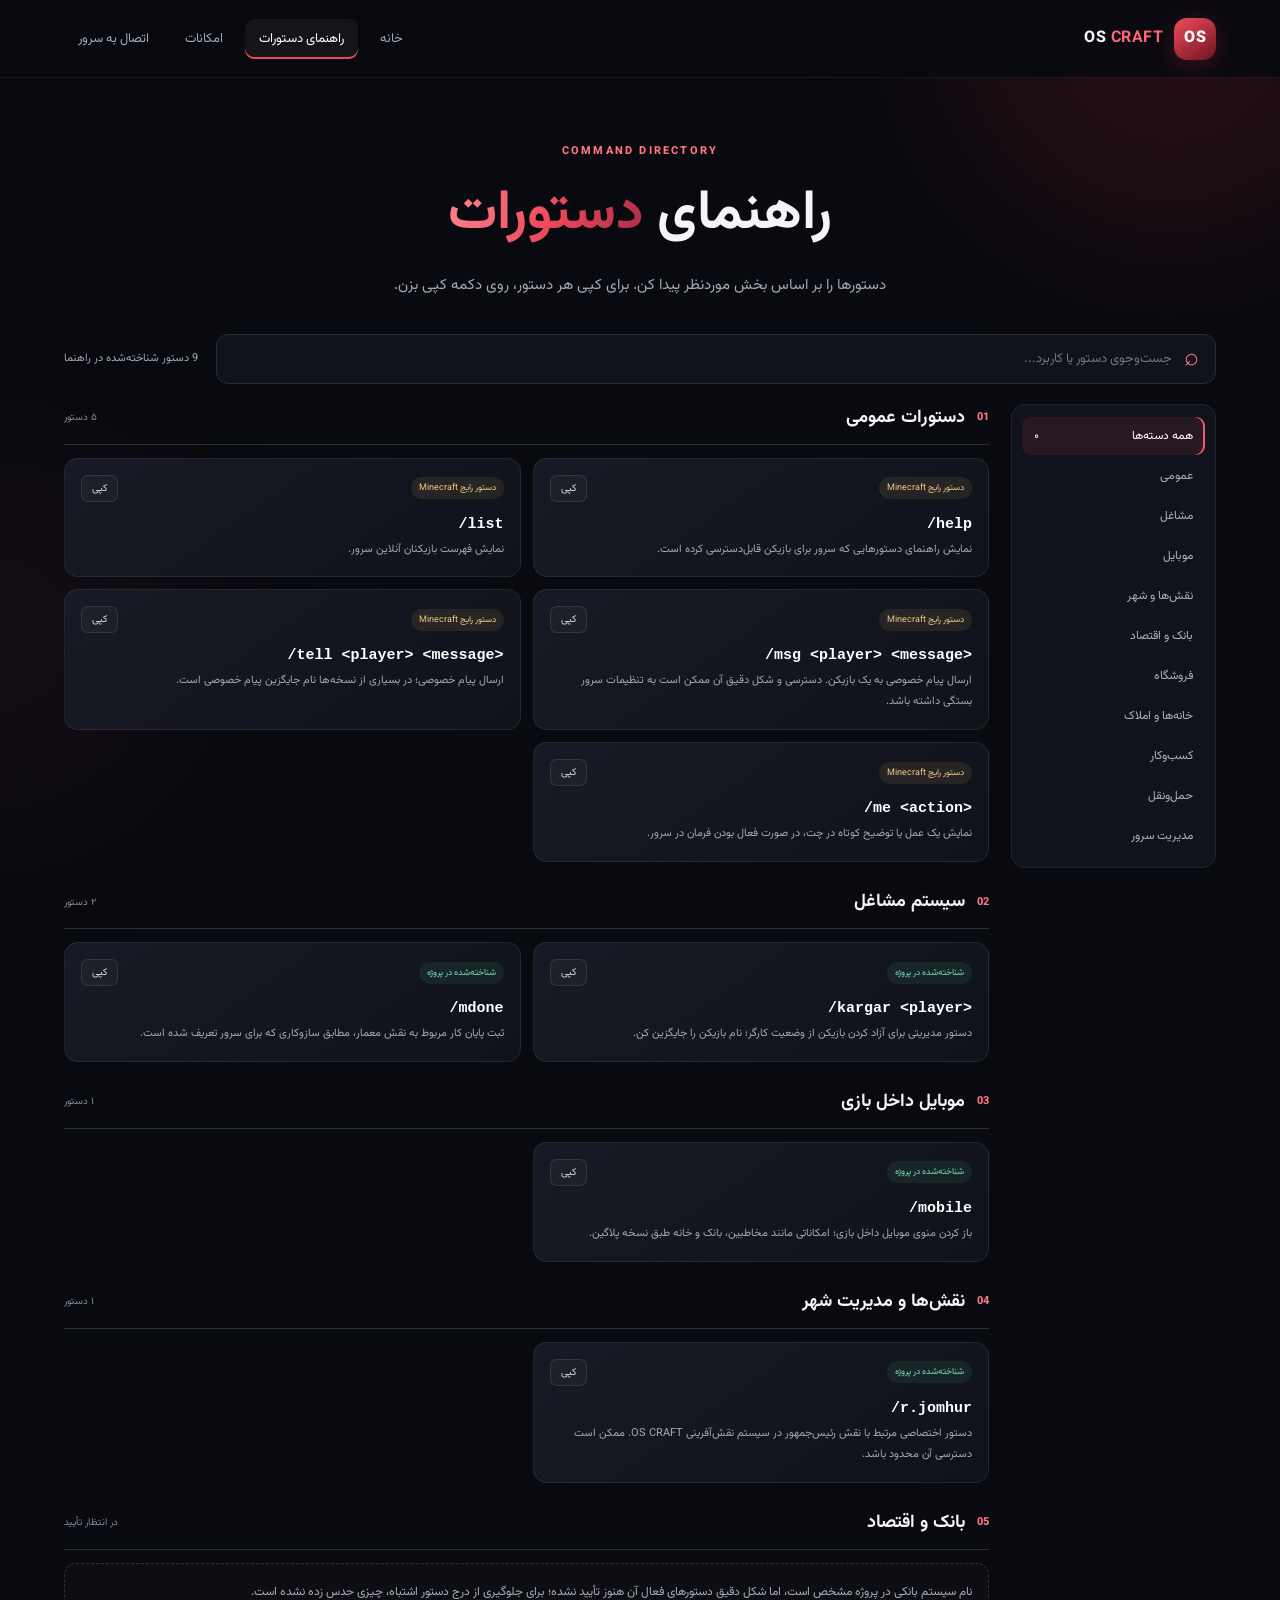
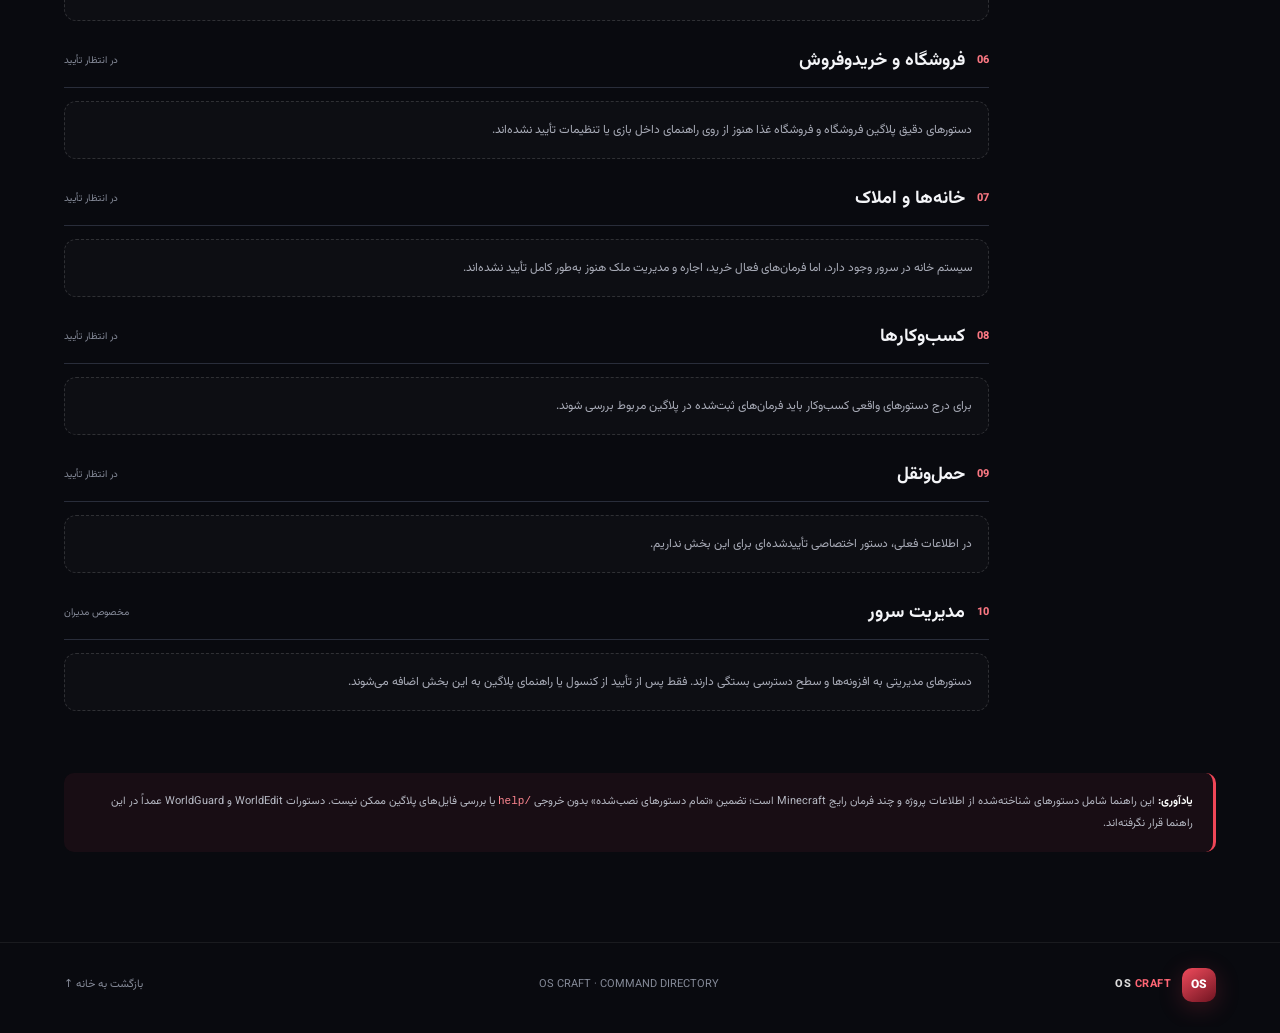
==== commit 18cf071e: "Add files via upload" ====
--- a/commands.html
+++ b/commands.html
@@ -1,58 +1,74 @@
 <!doctype html>
 <html lang="fa" dir="rtl">
 <head>
-<meta charset="utf-8"><meta name="viewport" content="width=device-width,initial-scale=1">
-<title>OS CRAFT | راهنمای دستورات</title><link rel="stylesheet" href="style.css">
+  <meta charset="utf-8">
+  <meta name="viewport" content="width=device-width, initial-scale=1">
+  <meta name="theme-color" content="#090a0f">
+  <meta name="description" content="راهنمای دسته‌بندی‌شده دستورات سرور OS CRAFT">
+  <title>OS CRAFT | راهنمای دستورات</title>
+  <link rel="stylesheet" href="style.css">
 </head>
 <body>
-<header class="top"><a class="brand" href="index.html"><span class="mark">OS</span><span>OS CRAFT</span></a>
-<nav><a href="index.html">خانه</a><a class="active" href="commands.html">راهنمای دستورات</a></nav></header>
-<main class="page">
-<div class="eyebrow">COMMAND CENTER</div><h1>راهنمای <span>دستورات</span></h1>
-<p class="intro">دستورات را بر اساس موضوع پیدا کن، کاربردشان را بخوان و با یک کلیک کپی کن.</p>
-<div class="search-wrap"><input id="search" type="search" placeholder="جست‌وجوی نام دستور یا کاربرد آن..." aria-label="جست‌وجوی دستورها"></div>
-<div class="filters" id="filters">
-<button class="filter active" data-filter="all">همه</button>
-<button class="filter" data-filter="general">عمومی</button>
-<button class="filter" data-filter="jobs">مشاغل</button>
-<button class="filter" data-filter="bank">بانک و اقتصاد</button>
-<button class="filter" data-filter="shop">فروشگاه</button>
-<button class="filter" data-filter="home">خانه‌ها</button>
-<button class="filter" data-filter="business">کسب‌وکار</button>
-<button class="filter" data-filter="transport">حمل‌ونقل</button>
-<button class="filter" data-filter="city">مدیریت شهر</button>
-<button class="filter" data-filter="mobile">موبایل</button>
-<button class="filter" data-filter="admin">مدیریت سرور</button>
-</div>
-<div class="legend"><span class="dot known"></span> شناخته‌شده در پروژه <span class="dot standard"></span> عمومی و وابسته به تنظیمات سرور</div>
-<div id="groups">
-<section class="category" data-category="general"><div class="section-head"><h2>دستورات عمومی</h2><span>01</span></div><div class="cards">
-<article class="command" data-search="/help راهنما فهرست دستورات"><div><span class="tag standard">عمومی</span><h3>/help</h3><p>نمایش راهنمای دستورهای ثبت‌شده روی سرور. ممکن است خروجی بر اساس دسترسی بازیکن متفاوت باشد.</p></div><button class="copy" data-copy="/help">کپی</button></article>
-<article class="command" data-search="/list آنلاین بازیکنان فهرست"><div><span class="tag standard">عمومی</span><h3>/list</h3><p>نمایش فهرست بازیکنان آنلاین؛ در سرورهای Paper/Bukkit معمولاً در دسترس است.</p></div><button class="copy" data-copy="/list">کپی</button></article>
-<article class="command" data-search="/msg پیام خصوصی بازیکن"><div><span class="tag standard">عمومی</span><h3>/msg &lt;player&gt; &lt;message&gt;</h3><p>ارسال پیام خصوصی به بازیکن دیگر؛ فعال بودن آن به تنظیمات و افزونه‌های سرور بستگی دارد.</p></div><button class="copy" data-copy="/msg <player> <message>">کپی</button></article>
-<article class="command" data-search="/tell پیام خصوصی"><div><span class="tag standard">عمومی</span><h3>/tell &lt;player&gt; &lt;message&gt;</h3><p>نام جایگزین رایج برای ارسال پیام خصوصی در Minecraft.</p></div><button class="copy" data-copy="/tell <player> <message>">کپی</button></article>
-<article class="command" data-search="/me عمل نقش آفرینی"><div><span class="tag standard">عمومی</span><h3>/me &lt;action&gt;</h3><p>نمایش یک عمل یا توضیح کوتاه در چت؛ در صورت فعال بودن فرمان vanilla.</p></div><button class="copy" data-copy="/me <action>">کپی</button></article>
-</div></section>
+  <div class="ambient ambient-one"></div><div class="ambient ambient-two"></div>
+  <header class="site-header">
+    <a class="logo" href="index.html"><span class="logo-mark">OS</span><span>OS <b>CRAFT</b></span></a>
+    <button class="menu-toggle" id="menuToggle" aria-label="باز کردن منو" aria-expanded="false">☰</button>
+    <nav class="main-nav" id="mainNav"><a class="nav-link" href="index.html">خانه</a><a class="nav-link active" href="commands.html">راهنمای دستورات</a><a class="nav-link" href="index.html#new-features">امکانات</a><a class="nav-link" href="index.html#connect">اتصال به سرور</a></nav>
+  </header>
+  <main class="section-wrap commands-page">
+    <div class="page-intro"><div class="eyebrow">COMMAND DIRECTORY</div><h1>راهنمای <span class="gradient-text">دستورات</span></h1><p>دستورها را بر اساس بخش موردنظر پیدا کن. برای کپی هر دستور، روی دکمه کپی بزن.</p></div>
+    <div class="command-toolbar">
+      <label class="search-box"><span>⌕</span><input id="commandSearch" type="search" placeholder="جست‌وجوی دستور یا کاربرد..." autocomplete="off"></label>
+      <div class="result-count" id="resultCount">در حال نمایش همه بخش‌ها</div>
+    </div>
+    <div class="command-layout">
+      <aside class="category-nav" aria-label="دسته‌بندی دستورات">
+        <button class="category-button selected" data-filter="all">همه دسته‌ها <span>۰</span></button>
+        <button class="category-button" data-filter="general">عمومی</button>
+        <button class="category-button" data-filter="jobs">مشاغل</button>
+        <button class="category-button" data-filter="mobile">موبایل</button>
+        <button class="category-button" data-filter="city">نقش‌ها و شهر</button>
+        <button class="category-button" data-filter="bank">بانک و اقتصاد</button>
+        <button class="category-button" data-filter="shop">فروشگاه</button>
+        <button class="category-button" data-filter="home">خانه‌ها و املاک</button>
+        <button class="category-button" data-filter="business">کسب‌وکار</button>
+        <button class="category-button" data-filter="transport">حمل‌ونقل</button>
+        <button class="category-button" data-filter="admin">مدیریت سرور</button>
+      </aside>
+      <div class="command-content" id="commandContent">
+        <section class="command-group" data-category="general"><div class="group-title"><div><span class="group-number">01</span><h2>دستورات عمومی</h2></div><span class="group-count">۵ دستور</span></div><div class="command-grid">
+          <article class="command-card" data-search="/help راهنما فهرست دستورها"><div class="command-top"><span class="status-tag common">دستور رایج Minecraft</span><button class="copy-command" data-copy="/help">کپی</button></div><h3>/help</h3><p>نمایش راهنمای دستورهایی که سرور برای بازیکن قابل‌دسترسی کرده است.</p></article>
+          <article class="command-card" data-search="/list آنلاین بازیکنان فهرست"><div class="command-top"><span class="status-tag common">دستور رایج Minecraft</span><button class="copy-command" data-copy="/list">کپی</button></div><h3>/list</h3><p>نمایش فهرست بازیکنان آنلاین سرور.</p></article>
+          <article class="command-card" data-search="/msg پیام خصوصی بازیکن"><div class="command-top"><span class="status-tag common">دستور رایج Minecraft</span><button class="copy-command" data-copy="/msg <player> <message>">کپی</button></div><h3>/msg &lt;player&gt; &lt;message&gt;</h3><p>ارسال پیام خصوصی به یک بازیکن. دسترسی و شکل دقیق آن ممکن است به تنظیمات سرور بستگی داشته باشد.</p></article>
+          <article class="command-card" data-search="/tell پیام خصوصی بازیکن"><div class="command-top"><span class="status-tag common">دستور رایج Minecraft</span><button class="copy-command" data-copy="/tell <player> <message>">کپی</button></div><h3>/tell &lt;player&gt; &lt;message&gt;</h3><p>ارسال پیام خصوصی؛ در بسیاری از نسخه‌ها نام جایگزین پیام خصوصی است.</p></article>
+          <article class="command-card" data-search="/me نقش آفرینی عمل"><div class="command-top"><span class="status-tag common">دستور رایج Minecraft</span><button class="copy-command" data-copy="/me <action>">کپی</button></div><h3>/me &lt;action&gt;</h3><p>نمایش یک عمل یا توضیح کوتاه در چت، در صورت فعال بودن فرمان در سرور.</p></article>
+        </div></section>
 
-<section class="category" data-category="jobs"><div class="section-head"><h2>سیستم مشاغل</h2><span>02</span></div><div class="cards">
-<article class="command" data-search="/kargar player آزاد کردن کارگر مدیریت شغل"><div><span class="tag known">شناخته‌شده در پروژه</span><h3>/kargar &lt;player&gt;</h3><p>دستور مدیریتی مرتبط با آزاد کردن بازیکن از وضعیت کارگر. نام بازیکن را جایگزین player کن.</p></div><button class="copy" data-copy="/kargar <player>">کپی</button></article>
-<article class="command" data-search="/mdone معمار ساخت و ساز پاداش"><div><span class="tag known">شناخته‌شده در پروژه</span><h3>/mdone</h3><p>دستور ثبت پایان کار معمار؛ طبق تنظیماتی که قبلاً درباره سرور گفتی، برای انجام کار پاداش در نظر گرفته شده است.</p></div><button class="copy" data-copy="/mdone">کپی</button></article>
-</div></section>
+        <section class="command-group" data-category="jobs"><div class="group-title"><div><span class="group-number">02</span><h2>سیستم مشاغل</h2></div><span class="group-count">۲ دستور</span></div><div class="command-grid">
+          <article class="command-card" data-search="/kargar player کارگر آزاد کردن کارمند"><div class="command-top"><span class="status-tag project">شناخته‌شده در پروژه</span><button class="copy-command" data-copy="/kargar <player>">کپی</button></div><h3>/kargar &lt;player&gt;</h3><p>دستور مدیریتی برای آزاد کردن بازیکن از وضعیت کارگر؛ نام بازیکن را جایگزین کن.</p></article>
+          <article class="command-card" data-search="/mdone معمار پایان کار"><div class="command-top"><span class="status-tag project">شناخته‌شده در پروژه</span><button class="copy-command" data-copy="/mdone">کپی</button></div><h3>/mdone</h3><p>ثبت پایان کار مربوط به نقش معمار، مطابق سازوکاری که برای سرور تعریف شده است.</p></article>
+        </div></section>
 
-<section class="category" data-category="mobile"><div class="section-head"><h2>موبایل داخل بازی</h2><span>03</span></div><div class="cards">
-<article class="command" data-search="/mobile موبایل مخاطبین بانک خانه"><div><span class="tag known">شناخته‌شده در پروژه</span><h3>/mobile</h3><p>باز کردن منوی موبایل داخل بازی؛ شامل بخش‌هایی مثل مخاطبین، بانک و خانه طبق امکانات طراحی‌شده.</p></div><button class="copy" data-copy="/mobile">کپی</button></article>
-</div></section>
+        <section class="command-group" data-category="mobile"><div class="group-title"><div><span class="group-number">03</span><h2>موبایل داخل بازی</h2></div><span class="group-count">۱ دستور</span></div><div class="command-grid">
+          <article class="command-card" data-search="/mobile موبایل منو بانک خانه مخاطبین"><div class="command-top"><span class="status-tag project">شناخته‌شده در پروژه</span><button class="copy-command" data-copy="/mobile">کپی</button></div><h3>/mobile</h3><p>باز کردن منوی موبایل داخل بازی؛ امکاناتی مانند مخاطبین، بانک و خانه طبق نسخه پلاگین.</p></article>
+        </div></section>
 
-<section class="category" data-category="city"><div class="section-head"><h2>مدیریت شهر و نقش‌ها</h2><span>04</span></div><div class="cards">
-<article class="command" data-search="/r.jomhur رئیس جمهور نقش"><div><span class="tag known">شناخته‌شده در پروژه</span><h3>/r.jomhur</h3><p>دستور اختصاصی مرتبط با نقش رئیس‌جمهور در ساختار نقش‌آفرینی OS CRAFT. سطح دسترسی آن ممکن است محدود باشد.</p></div><button class="copy" data-copy="/r.jomhur">کپی</button></article>
-</div></section>
+        <section class="command-group" data-category="city"><div class="group-title"><div><span class="group-number">04</span><h2>نقش‌ها و مدیریت شهر</h2></div><span class="group-count">۱ دستور</span></div><div class="command-grid">
+          <article class="command-card" data-search="/r.jomhur رئیس جمهور نقش"><div class="command-top"><span class="status-tag project">شناخته‌شده در پروژه</span><button class="copy-command" data-copy="/r.jomhur">کپی</button></div><h3>/r.jomhur</h3><p>دستور اختصاصی مرتبط با نقش رئیس‌جمهور در سیستم نقش‌آفرینی OS CRAFT. ممکن است دسترسی آن محدود باشد.</p></article>
+        </div></section>
 
-<section class="category pending" data-category="bank"><div class="section-head"><h2>بانک و اقتصاد</h2><span>05</span></div><p>نام پلاگین بانکی در پروژه مشخص است، اما شکل دقیق دستورهای بانکی هنوز از روی تنظیمات سرور تأیید نشده؛ برای جلوگیری از درج دستور اشتباه، فعلاً دستور ساختگی اضافه نشده است.</p></section>
-<section class="category pending" data-category="shop"><div class="section-head"><h2>فروشگاه و خریدوفروش</h2><span>06</span></div><p>پلاگین فروشگاه و فروشگاه غذا در پروژه وجود دارد؛ دستورهای دقیق آن‌ها باید از راهنمای داخل بازی یا فایل تنظیمات تأیید شوند.</p></section>
-<section class="category pending" data-category="home"><div class="section-head"><h2>خانه‌ها و املاک</h2><span>07</span></div><p>سیستم خانه در پروژه استفاده شده، اما دستورهای فعال خرید، اجاره و مدیریت ملک هنوز به‌طور کامل تأیید نشده‌اند.</p></section>
-<section class="category pending" data-category="business"><div class="section-head"><h2>کسب‌وکارها</h2><span>08</span></div><p>برای اینکه راهنما دقیق بماند، دستورهای اختصاصی کسب‌وکار تا زمان تأیید از روی پلاگین درج نشده‌اند.</p></section>
-<section class="category pending" data-category="transport"><div class="section-head"><h2>حمل‌ونقل</h2><span>09</span></div><p>هنوز دستور اختصاصی تأییدشده‌ای برای این بخش در اطلاعات موجود پروژه نداریم.</p></section>
-<section class="category pending" data-category="admin"><div class="section-head"><h2>مدیریت سرور</h2><span>10</span></div><p>دستورات مدیریتی به سطح دسترسی و افزونه‌های نصب‌شده بستگی دارند. از انتشار دستورهای حساس یا تأییدنشده در راهنمای عمومی خودداری شده است.</p></section>
-</div>
-<div class="note"><strong>نکته مهم:</strong> این نسخه شامل تمام دستورهایی است که از گفتگوهای قبلی با اطمینان می‌شناسیم، به‌علاوه چند دستور عمومی رایج Paper/Minecraft. «همه دستورهای واقعی نصب‌شده» بدون فهرست /help یا فایل‌های پلاگین قابل تضمین نیست. برای دیدن فرمان‌های ثبت‌شده در سرور، داخل بازی /help را اجرا کن.</div>
-</main><footer>OS CRAFT · COMMAND GUIDE</footer><div id="toast" role="status"></div><script src="script.js"></script></body></html>+        <section class="command-group empty-category" data-category="bank"><div class="group-title"><div><span class="group-number">05</span><h2>بانک و اقتصاد</h2></div><span class="group-count">در انتظار تأیید</span></div><div class="empty-note">نام سیستم بانکی در پروژه مشخص است، اما شکل دقیق دستورهای فعال آن هنوز تأیید نشده؛ برای جلوگیری از درج دستور اشتباه، چیزی حدس زده نشده است.</div></section>
+        <section class="command-group empty-category" data-category="shop"><div class="group-title"><div><span class="group-number">06</span><h2>فروشگاه و خریدوفروش</h2></div><span class="group-count">در انتظار تأیید</span></div><div class="empty-note">دستورهای دقیق پلاگین فروشگاه و فروشگاه غذا هنوز از روی راهنمای داخل بازی یا تنظیمات تأیید نشده‌اند.</div></section>
+        <section class="command-group empty-category" data-category="home"><div class="group-title"><div><span class="group-number">07</span><h2>خانه‌ها و املاک</h2></div><span class="group-count">در انتظار تأیید</span></div><div class="empty-note">سیستم خانه در سرور وجود دارد، اما فرمان‌های فعال خرید، اجاره و مدیریت ملک هنوز به‌طور کامل تأیید نشده‌اند.</div></section>
+        <section class="command-group empty-category" data-category="business"><div class="group-title"><div><span class="group-number">08</span><h2>کسب‌وکارها</h2></div><span class="group-count">در انتظار تأیید</span></div><div class="empty-note">برای درج دستورهای واقعی کسب‌وکار باید فرمان‌های ثبت‌شده در پلاگین مربوط بررسی شوند.</div></section>
+        <section class="command-group empty-category" data-category="transport"><div class="group-title"><div><span class="group-number">09</span><h2>حمل‌ونقل</h2></div><span class="group-count">در انتظار تأیید</span></div><div class="empty-note">در اطلاعات فعلی، دستور اختصاصی تأییدشده‌ای برای این بخش نداریم.</div></section>
+        <section class="command-group empty-category" data-category="admin"><div class="group-title"><div><span class="group-number">10</span><h2>مدیریت سرور</h2></div><span class="group-count">مخصوص مدیران</span></div><div class="empty-note">دستورهای مدیریتی به افزونه‌ها و سطح دسترسی بستگی دارند. فقط پس از تأیید از کنسول یا راهنمای پلاگین به این بخش اضافه می‌شوند.</div></section>
+      </div>
+    </div>
+    <div class="guide-disclaimer"><strong>یادآوری:</strong> این راهنما شامل دستورهای شناخته‌شده از اطلاعات پروژه و چند فرمان رایج Minecraft است؛ تضمین «تمام دستورهای نصب‌شده» بدون خروجی <code>/help</code> یا بررسی فایل‌های پلاگین ممکن نیست. دستورات WorldEdit و WorldGuard عمداً در این راهنما قرار نگرفته‌اند.</div>
+  </main>
+  <footer class="site-footer"><a class="logo footer-logo" href="index.html"><span class="logo-mark">OS</span><span>OS <b>CRAFT</b></span></a><span>OS CRAFT · COMMAND DIRECTORY</span><a href="index.html">بازگشت به خانه ↑</a></footer>
+  <div class="toast" id="toast" role="status" aria-live="polite"></div>
+  <script src="script.js"></script>
+</body>
+</html>
--- a/style.css
+++ b/style.css
@@ -1,7 +1,13 @@
 @import url('https://fonts.googleapis.com/css2?family=Vazirmatn:wght@300;400;500;600;700;800;900&display=swap');
-:root{--bg:#08090d;--panel:#11131b;--panel2:#171923;--red:#f04452;--red2:#9d1725;--text:#f5f5f7;--muted:#a5a7b2;--line:#292c38}
-*{box-sizing:border-box}html{scroll-behavior:smooth}body{margin:0;background:radial-gradient(ellipse at 85% 0%,#3a101b 0,transparent 34%),radial-gradient(ellipse at 5% 50%,#1d0c14 0,transparent 30%),var(--bg);color:var(--text);font-family:Vazirmatn, sans-serif;min-height:100vh}
-a{color:inherit;text-decoration:none}.top{height:76px;display:flex;align-items:center;justify-content:space-between;padding:0 max(5vw,20px);border-bottom:1px solid #ffffff12;background:#090a0ecc;backdrop-filter:blur(16px);position:sticky;top:0;z-index:5}.brand{display:flex;align-items:center;gap:12px;font-weight:900;letter-spacing:1px}.mark{display:grid;place-items:center;width:42px;height:42px;border:1px solid #ff6673;border-radius:12px;color:#fff;background:linear-gradient(145deg,#e83b4a,#54101b);box-shadow:0 0 25px #e83b4a55}nav{display:flex;gap:24px;color:var(--muted);font-size:14px}nav a:hover,nav .active{color:#fff}
-.hero,.page{width:min(1100px,90vw);margin:auto}.hero{padding:110px 0 80px;min-height:calc(100vh - 130px)}.eyebrow{color:#ff737e;font-size:12px;letter-spacing:3px;font-weight:800}.hero h1,.page h1{font-size:clamp(38px,7vw,72px);line-height:1.2;margin:18px 0}.hero h1 span,.page h1 span{color:var(--red);text-shadow:0 0 30px #ed344b55}.hero>p,.intro{max-width:700px;color:var(--muted);font-size:17px;line-height:2}.actions{display:flex;gap:12px;flex-wrap:wrap;margin:30px 0}.btn{border:1px solid var(--line);border-radius:12px;padding:13px 20px;font:inherit;cursor:pointer}.primary{background:linear-gradient(120deg,#f04452,#9d1725);border:0;color:white}.ghost{background:#ffffff08;color:white}.server{display:flex;align-items:center;gap:14px;flex-wrap:wrap;padding:18px;border:1px solid #ffffff17;border-radius:16px;background:#ffffff08;max-width:780px}.server small{color:var(--muted)}.server strong{color:#ff707d}.server code{direction:ltr;overflow-wrap:anywhere;color:#fff}.notice{font-size:13px!important;margin-top:28px}footer{text-align:center;padding:25px;color:#777985;border-top:1px solid #ffffff12;font-size:12px}
-.page{padding:65px 0 80px}.page h1{font-size:clamp(36px,6vw,58px)}.intro{margin-top:-5px}.search-wrap{margin:28px 0 18px}input{width:100%;padding:16px 18px;border-radius:13px;border:1px solid var(--line);background:#11131b;color:white;font:inherit;outline:none}input:focus{border-color:#e34a59;box-shadow:0 0 0 3px #e34a591c}.filters{display:flex;gap:8px;flex-wrap:wrap;margin-bottom:20px}.filter,.copy{font-family:inherit;cursor:pointer;border:1px solid var(--line);background:#151720;color:#c7c8d0;border-radius:9px;padding:9px 13px}.filter.active,.filter:hover{background:#8e1e2a;border-color:#e34a59;color:white}.legend{display:flex;align-items:center;gap:8px;color:var(--muted);font-size:12px;margin:18px 0 30px}.dot{width:8px;height:8px;border-radius:50%;display:inline-block}.known{background:#51c99a}.standard{background:#e9b85a}.category{margin:28px 0 38px;scroll-margin-top:100px}.section-head{display:flex;align-items:center;justify-content:space-between;border-bottom:1px solid var(--line);padding-bottom:12px;margin-bottom:16px}.section-head h2{font-size:22px;margin:0}.section-head span{color:#f05b69;font-weight:800}.cards{display:grid;grid-template-columns:repeat(auto-fit,minmax(min(100%,310px),1fr));gap:13px}.command{display:flex;justify-content:space-between;align-items:flex-start;gap:12px;background:linear-gradient(145deg,#171923,#101119);border:1px solid #ffffff12;border-radius:15px;padding:18px;transition:.2s}.command:hover{transform:translateY(-3px);border-color:#e34a5966;box-shadow:0 12px 35px #0005}.command h3{direction:ltr;text-align:right;font:700 17px ui-monospace,monospace;margin:10px 0;color:#fff;overflow-wrap:anywhere}.command p,.pending p{color:var(--muted);font-size:13px;line-height:1.9;margin:0}.tag{font-size:10px;padding:4px 8px;border-radius:20px}.tag.known{color:#79e1b7;background:#51c99a18}.tag.standard{color:#f1ca79;background:#e9b85a18}.copy{white-space:nowrap;color:#fff;background:#252936}.copy:hover{background:#9d2431}.pending{border:1px dashed #ffffff25;border-radius:14px;padding:18px;background:#ffffff04}.pending .section-head{margin-bottom:10px}.note{padding:18px 20px;border-radius:14px;border-right:3px solid var(--red);background:#f0445210;color:#c9c9d1;font-size:13px;line-height:2;margin-top:40px}.note strong{color:white}#toast{position:fixed;bottom:22px;left:50%;transform:translate(-50%,20px);background:#20232d;color:#fff;border:1px solid #ffffff25;padding:10px 18px;border-radius:10px;opacity:0;pointer-events:none;transition:.25s;z-index:10}#toast.show{opacity:1;transform:translate(-50%,0)}.hidden{display:none!important}
-@media(max-width:600px){.top{height:66px;padding:0 5vw}nav{gap:13px;font-size:12px}.hero{padding-top:75px}.server{align-items:flex-start;flex-direction:column}.command{padding:14px}.section-head h2{font-size:19px}}
+:root{--bg:#090a0f;--panel:#11131c;--panel2:#171a25;--line:#292d3a;--text:#f4f5f8;--muted:#a4a8b5;--red:#ef4657;--red-dark:#8f1e2b;--green:#6edbb0;--gold:#e9bd70}
+*{box-sizing:border-box}html{scroll-behavior:smooth;scroll-padding-top:95px}body{margin:0;background:var(--bg);color:var(--text);font-family:Vazirmatn,system-ui,sans-serif;min-height:100vh;overflow-x:hidden}a{color:inherit;text-decoration:none}button,input{font:inherit}.ambient{position:fixed;z-index:-1;pointer-events:none;filter:blur(90px);opacity:.16;border-radius:50%}.ambient-one{width:420px;height:420px;background:#bd2438;top:-190px;right:-100px}.ambient-two{width:350px;height:350px;background:#57233d;bottom:10%;left:-180px}
+.site-header{height:78px;padding:0 max(5vw,22px);display:flex;align-items:center;justify-content:space-between;gap:20px;position:sticky;top:0;z-index:20;background:#090a0feF;border-bottom:1px solid #ffffff12;backdrop-filter:blur(18px)}.logo{display:flex;align-items:center;gap:11px;font-weight:800;letter-spacing:.5px;white-space:nowrap}.logo b{color:#ff6675}.logo-mark{width:42px;height:42px;display:grid;place-items:center;border-radius:13px;background:linear-gradient(145deg,#f04b5c,#701421);box-shadow:0 5px 24px #e63c5038;color:#fff;font-weight:900}.main-nav{display:flex;align-items:center;gap:8px}.nav-link{padding:10px 14px;border-radius:9px;color:var(--muted);font-size:13px;transition:.2s}.nav-link:hover,.nav-link.active{background:#ffffff0c;color:#fff}.nav-link.active{box-shadow:inset 0 -2px var(--red)}.menu-toggle{display:none;border:1px solid var(--line);background:var(--panel);color:white;border-radius:9px;padding:8px 12px}
+.section-wrap{width:min(1160px,90vw);margin-inline:auto}.hero{min-height:650px;display:grid;grid-template-columns:1.05fr .95fr;align-items:center;gap:45px;padding-block:70px 85px}.eyebrow{font-size:11px;letter-spacing:2.2px;font-weight:800;color:#ff7480;display:flex;align-items:center;gap:9px}.pulse{width:7px;height:7px;border-radius:50%;background:#ff6472;box-shadow:0 0 0 5px #ff64721c,0 0 16px #ff6472}.hero h1{font-size:clamp(40px,5.6vw,68px);line-height:1.35;margin:20px 0 15px;font-weight:900;letter-spacing:-1.5px}.gradient-text{background:linear-gradient(110deg,#ff8992,#ed4659 55%,#a72c48);background-clip:text;-webkit-background-clip:text;color:transparent}.hero-lead,.page-intro p{color:var(--muted);line-height:2.1;font-size:15px;max-width:590px}.hero-actions{display:flex;gap:12px;flex-wrap:wrap;margin:28px 0 32px}.button{border:1px solid transparent;border-radius:11px;padding:12px 17px;cursor:pointer;font-weight:700;font-size:13px;transition:transform .2s,box-shadow .2s,background .2s}.button:hover{transform:translateY(-2px)}.button-primary{background:linear-gradient(110deg,#f04b5c,#a51f35);color:white;box-shadow:0 8px 24px #d52f4433}.button-primary:hover{box-shadow:0 10px 30px #d52f4455}.button-secondary{background:#ffffff08;border-color:#ffffff20;color:#f4f5f8}.button-secondary:hover{background:#ffffff12}.hero-meta{display:flex;align-items:center;gap:24px}.hero-meta>div:not(.meta-separator){display:grid;gap:3px}.meta-label{color:#858a98;font-size:11px}.hero-meta strong{font-size:14px}.meta-separator{height:34px;width:1px;background:var(--line)}
+.hero-art{height:430px;position:relative;display:grid;place-items:center}.city-core{width:min(390px,90%);height:310px;position:relative;overflow:hidden;border:1px solid #ffffff20;border-radius:32px;background:linear-gradient(150deg,#222634,#10121b 65%);box-shadow:0 35px 90px #0008,inset 0 0 70px #c1324515;transform:perspective(900px) rotateY(-8deg) rotateX(4deg)}.city-core:before{content:"";position:absolute;inset:0;background-image:linear-gradient(#ffffff08 1px,transparent 1px),linear-gradient(90deg,#ffffff08 1px,transparent 1px);background-size:28px 28px;mask-image:linear-gradient(to bottom,black,transparent)}.sun{position:absolute;width:110px;height:110px;border-radius:50%;background:radial-gradient(circle,#ff8a8e 0,#d83b54 35%,#8e1c38 70%,transparent 72%);top:35px;right:65px;filter:drop-shadow(0 0 30px #ed5264)}.block-building{position:absolute;bottom:65px;display:flex;flex-direction:column;gap:5px;align-items:center;z-index:2}.block-building i{display:block;background:linear-gradient(110deg,#9c3445,#4b1d2d);border:1px solid #ff899233;box-shadow:inset 0 0 14px #f66b6b22;width:100%}.building-a{right:72px;width:75px}.building-a i{height:35px}.building-b{right:165px;width:92px;bottom:65px}.building-b i{height:29px;background:linear-gradient(110deg,#596178,#252b3c);border-color:#b4c0e033}.building-c{right:278px;width:55px;bottom:65px}.building-c i{height:25px}.ground{position:absolute;bottom:35px;left:0;right:0;height:40px;background:linear-gradient(90deg,#202b35,#31403f,#20252f);transform:skewY(-7deg);box-shadow:0 -7px 24px #66c5a022}.art-label{position:absolute;bottom:14px;left:18px;font-size:9px;letter-spacing:2px;color:#b8bbc8}.orbit{position:absolute;border:1px solid #ef53634a;border-radius:50%;transform:rotate(-22deg)}.orbit-a{width:460px;height:240px}.orbit-b{width:520px;height:310px;transform:rotate(28deg);border-color:#ffffff13}.floating-chip{position:absolute;padding:9px 14px;border-radius:10px;border:1px solid #ffffff20;background:#171a25dd;backdrop-filter:blur(10px);font-size:10px;letter-spacing:1px;color:#ff9aa2;box-shadow:0 10px 30px #0005}.chip-top{top:42px;right:7%}.chip-bottom{bottom:38px;left:3%;color:#b5c9ff}
+.feature-section{padding-block:55px 90px}.section-heading{display:flex;justify-content:space-between;align-items:end;margin-bottom:25px;gap:20px}.section-heading h2,.connect-panel h2{font-size:clamp(27px,4vw,39px);margin:9px 0 0}.section-heading>p{color:var(--muted);font-size:13px}.feature-grid{display:grid;grid-template-columns:repeat(3,1fr);gap:14px}.feature-card{padding:23px;border:1px solid #ffffff12;border-radius:17px;background:linear-gradient(145deg,#171a24,#10121a);transition:.22s;min-height:190px}.feature-card:hover{transform:translateY(-4px);border-color:#ed53635c;box-shadow:0 18px 40px #0004}.feature-icon{width:42px;height:42px;display:grid;place-items:center;background:#ed46591b;border:1px solid #ed465933;color:#ff7d89;border-radius:12px;font-size:21px}.feature-card h3{font-size:16px;margin:15px 0 7px}.feature-card p{font-size:12px;color:var(--muted);line-height:1.9;margin:0}.text-link{display:inline-block;margin-top:12px;font-size:12px;color:#ff8791}.connect-section{padding:0 0 75px}.connect-panel{border:1px solid #ffffff17;border-radius:22px;padding:32px;display:flex;align-items:center;justify-content:space-between;gap:25px;background:radial-gradient(ellipse at 100% 0,#8c26332c,transparent 50%),#12141d}.connect-panel h2{font-size:27px}.connect-panel p{color:var(--muted);font-size:12px}.ip-box{display:flex;align-items:center;gap:10px;flex-wrap:wrap;padding:10px;border:1px solid #ffffff18;background:#080a10;border-radius:13px}.ip-box code{font-size:11px;color:#e9eaf0;overflow-wrap:anywhere}
+.site-footer{min-height:85px;border-top:1px solid #ffffff12;padding:18px max(5vw,22px);display:flex;align-items:center;justify-content:space-between;gap:18px;color:#858a98;font-size:11px}.footer-logo .logo-mark{width:34px;height:34px;border-radius:10px;font-size:12px}.footer-logo{color:#ddd}
+.commands-page{padding-block:65px 90px}.page-intro{text-align:center;max-width:700px;margin:0 auto 32px}.page-intro .eyebrow{justify-content:center}.page-intro h1{font-size:clamp(37px,5vw,55px);margin:12px 0}.page-intro p{margin:0 auto}.command-toolbar{display:flex;align-items:center;justify-content:space-between;gap:18px;margin-bottom:20px}.search-box{flex:1;display:flex;align-items:center;gap:12px;padding:0 16px;border:1px solid var(--line);border-radius:12px;background:#11131c}.search-box:focus-within{border-color:#e34b5d;box-shadow:0 0 0 3px #e34b5d18}.search-box span{font-size:25px;color:#ff7884}.search-box input{width:100%;border:0;outline:0;background:transparent;color:white;padding:14px 0;font-size:13px}.result-count{font-size:11px;color:var(--muted);white-space:nowrap}.command-layout{display:grid;grid-template-columns:205px 1fr;gap:22px;align-items:start}.category-nav{position:sticky;top:98px;padding:10px;border:1px solid #ffffff12;border-radius:14px;background:#11131c}.category-button{width:100%;display:flex;justify-content:space-between;align-items:center;text-align:right;padding:10px 12px;border:0;border-radius:9px;background:transparent;color:#aeb1bd;font-size:12px;cursor:pointer;margin:2px 0}.category-button:hover,.category-button.selected{background:#e947591b;color:#fff}.category-button.selected{box-shadow:inset -2px 0 #f05b6b}.command-group{margin-bottom:26px;scroll-margin-top:100px}.group-title{display:flex;justify-content:space-between;align-items:center;border-bottom:1px solid var(--line);padding:0 0 12px;margin-bottom:13px}.group-title>div{display:flex;align-items:center;gap:12px}.group-number{color:#fa7782;font-size:11px;font-weight:800}.group-title h2{font-size:18px;margin:0}.group-count{color:#858a98;font-size:10px}.command-grid{display:grid;grid-template-columns:repeat(2,minmax(0,1fr));gap:12px}.command-card{border:1px solid #ffffff13;border-radius:14px;padding:16px;background:linear-gradient(145deg,#171a24,#10121a);transition:.2s;min-width:0}.command-card:hover{border-color:#e94b5d70;transform:translateY(-2px)}.command-top{display:flex;justify-content:space-between;align-items:center;gap:8px}.status-tag{font-size:9px;padding:4px 8px;border-radius:20px}.status-tag.project{background:#51c99a18;color:#79dfb4}.status-tag.common{background:#e9bd7018;color:#efca83}.copy-command{border:1px solid #ffffff1b;background:#ffffff08;color:#ddd;border-radius:7px;padding:5px 10px;font-size:10px;cursor:pointer}.copy-command:hover{background:#a82b3c;color:#fff}.command-card h3{direction:ltr;text-align:right;font:700 15px ui-monospace,Consolas,monospace;color:#fff;overflow-wrap:anywhere;margin:14px 0 7px}.command-card p{color:var(--muted);font-size:11px;line-height:1.9;margin:0}.empty-note{padding:16px;border:1px dashed #ffffff24;border-radius:12px;background:#ffffff05;color:#a8abb7;font-size:12px;line-height:2}.guide-disclaimer{padding:17px 20px;border-right:3px solid var(--red);border-radius:10px;background:#ed465911;color:#b7bac5;font-size:11px;line-height:2;margin-top:36px}.guide-disclaimer strong{color:#fff}.guide-disclaimer code{direction:ltr;color:#ff8791}
+.toast{position:fixed;bottom:22px;left:50%;z-index:50;transform:translate(-50%,18px);opacity:0;pointer-events:none;background:#20232d;border:1px solid #ffffff24;border-radius:10px;padding:10px 17px;color:#fff;font-size:12px;transition:.22s;box-shadow:0 10px 35px #0008}.toast.show{opacity:1;transform:translate(-50%,0)}.is-hidden{display:none!important}
+@media(max-width:850px){.hero{grid-template-columns:1fr;gap:5px;padding-top:65px}.hero-copy{text-align:center}.hero-copy .eyebrow,.hero-actions,.hero-meta{justify-content:center}.hero-lead{margin-inline:auto}.hero-art{height:380px}.section-heading{align-items:start;flex-direction:column;gap:5px}.connect-panel{align-items:flex-start;flex-direction:column}.command-layout{grid-template-columns:1fr}.category-nav{position:static;display:flex;gap:5px;overflow-x:auto;white-space:nowrap}.category-button{width:auto;flex:0 0 auto}.command-grid{grid-template-columns:repeat(2,minmax(0,1fr))}}
+@media(max-width:600px){.site-header{height:68px}.menu-toggle{display:block}.main-nav{display:none;position:absolute;top:68px;right:0;left:0;padding:12px 5vw 18px;background:#0d0f16;border-bottom:1px solid var(--line);flex-direction:column;align-items:stretch}.main-nav.open{display:flex}.nav-link{padding:12px}.hero{padding-block:55px 55px;min-height:auto}.hero h1{font-size:39px}.hero-lead{font-size:13px}.hero-art{height:315px}.city-core{height:250px}.orbit-a{width:340px}.orbit-b{width:380px}.sun{width:85px;height:85px}.building-a{right:18%}.building-b{right:42%}.building-c{right:72%}.feature-grid{grid-template-columns:1fr 1fr}.feature-card{padding:16px;min-height:175px}.connect-panel{padding:23px}.ip-box{width:100%}.ip-box code{font-size:10px}.site-footer{flex-wrap:wrap}.site-footer>span{order:3;width:100%}.commands-page{padding-block:45px 65px}.command-toolbar{align-items:stretch;flex-direction:column;gap:8px}.result-count{white-space:normal}.command-grid{grid-template-columns:1fr}.group-title h2{font-size:16px}.category-nav{margin-inline:-2vw}.category-button{font-size:11px;padding:9px 10px}}
+@media(prefers-reduced-motion:reduce){*,*::before,*::after{scroll-behavior:auto!important;transition:none!important;animation:none!important}}
